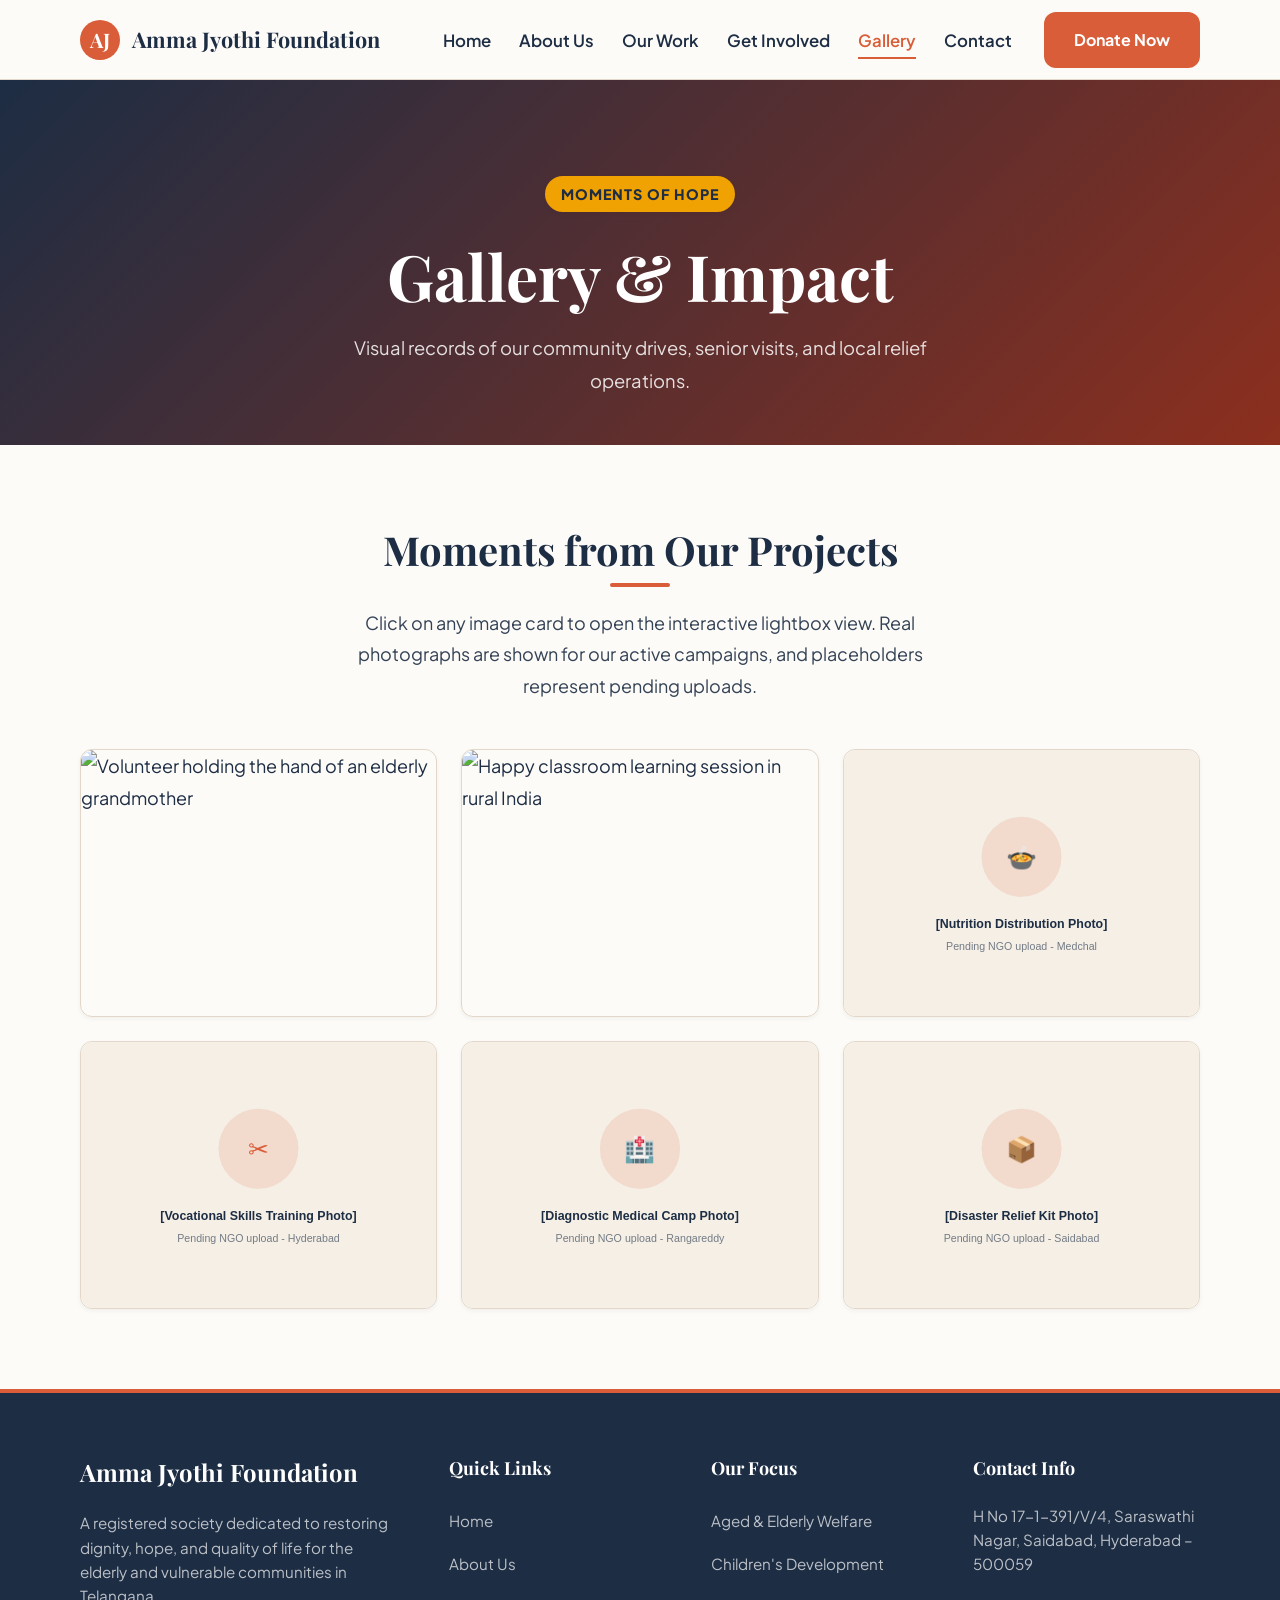
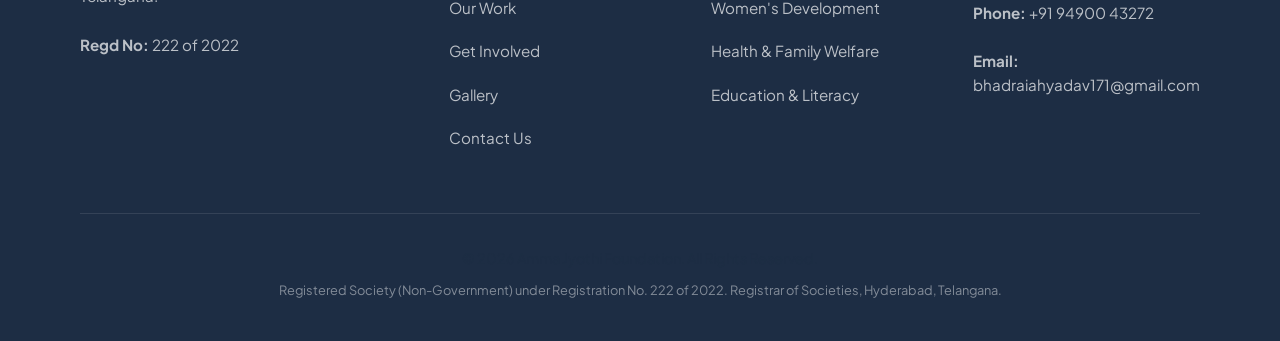
==== gallery.html @ f1a93a35 "Add files via upload" ====
<!DOCTYPE html>
<html lang="en">
<head>
  <meta charset="UTF-8">
  <meta name="viewport" content="width=device-width, initial-scale=1.0">
  <title>Gallery & Impact | Amma Jyothi Foundation</title>
  <meta name="description" content="View photos and stories from the field of Amma Jyothi Foundation's activities in elder care, children's education, and community support in Hyderabad.">
  
  <!-- Open Graph Meta Tags -->
  <meta property="og:title" content="Gallery & Impact | Amma Jyothi Foundation">
  <meta property="og:description" content="Witness the impact of Amma Jyothi Foundation's outreach in Hyderabad and neighboring districts through our media gallery.">
  <meta property="og:image" content="assets/elderly_care_hero.png">
  <meta property="og:url" content="gallery.html">
  <meta property="og:type" content="website">

  <!-- Favicon -->
  <link rel="icon" type="image/x-icon" href="favicon.ico">

  <!-- Core CSS -->
  <link rel="stylesheet" href="styles.css">
</head>
<body>

  <!-- HEADER -->
  <header class="header-site">
    <div class="container header-container">
      <a href="index.html" class="logo-link">
        <div class="logo-icon">AJ</div>
        <span>Amma Jyothi Foundation</span>
      </a>
      <button class="menu-toggle" aria-expanded="false" aria-label="Toggle Navigation Menu">
        <span class="hamburger-line"></span>
        <span class="hamburger-line"></span>
        <span class="hamburger-line"></span>
      </button>
      <nav class="nav-site">
        <ul class="nav-list">
          <li><a href="index.html" class="nav-link">Home</a></li>
          <li><a href="about.html" class="nav-link">About Us</a></li>
          <li><a href="programs.html" class="nav-link">Our Work</a></li>
          <li><a href="get-involved.html" class="nav-link">Get Involved</a></li>
          <li><a href="gallery.html" class="nav-link">Gallery</a></li>
          <li><a href="contact.html" class="nav-link">Contact</a></li>
        </ul>
        <a href="#" class="btn btn-primary" data-modal-target="#donate-modal">Donate Now</a>
      </nav>
    </div>
  </header>

  <!-- INNER PAGE HERO -->
  <section class="section" style="background: linear-gradient(135deg, var(--dark-neutral) 0%, var(--accent) 100%); color: var(--white); padding: 6rem 0 3rem 0; margin-top: var(--header-height); text-align: center;">
    <div class="container">
      <span class="hero-tag" style="background-color: var(--secondary); color: var(--dark-neutral);">Moments of Hope</span>
      <h1 style="color: var(--white); margin-bottom: 1rem;">Gallery & Impact</h1>
      <p style="color: rgba(255, 255, 255, 0.85); font-size: 1.15rem; max-width: 600px; margin: 0 auto;">Visual records of our community drives, senior visits, and local relief operations.</p>
    </div>
  </section>

  <!-- GALLERY MEDIA GRID -->
  <section class="section">
    <div class="container">
      
      <div class="text-center mb-5">
        <h2>Moments from Our Projects</h2>
        <p style="max-width: 600px; margin: 0 auto;">Click on any image card to open the interactive lightbox view. Real photographs are shown for our active campaigns, and placeholders represent pending uploads.</p>
      </div>

      <div class="gallery-grid">
        
        <!-- Item 1: Elder Care Hero -->
        <div class="gallery-item" aria-label="View Elder Care Outreach Photo">
          <img src="assets/elderly_care_hero.png" alt="Volunteer holding the hand of an elderly grandmother" class="gallery-img" loading="lazy">
          <div class="gallery-overlay">
            <span class="gallery-category">Aged & Elderly Welfare</span>
            <h3 class="gallery-title">Elder Care Outreach</h3>
          </div>
        </div>

        <!-- Item 2: Community Welfare -->
        <div class="gallery-item" aria-label="View Rural Educational Support Photo">
          <img src="assets/community_welfare.png" alt="Happy classroom learning session in rural India" class="gallery-img" loading="lazy">
          <div class="gallery-overlay">
            <span class="gallery-category">Children & Education</span>
            <h3 class="gallery-title">Rural Educational Support</h3>
          </div>
        </div>

        <!-- Item 3: Nutrition distribution placeholder -->
        <div class="gallery-item" aria-label="View Nutrition Distribution Program Placeholder">
          <img src="data:image/svg+xml;utf8,<svg xmlns='http://www.w3.org/2000/svg' viewBox='0 0 400 300' width='100%25' height='100%25'><rect width='400' height='300' fill='%23F5EFE6'/><circle cx='200' cy='120' r='45' fill='%23D95D39' opacity='0.15'/><text x='50%25' y='130' font-family='Georgia, serif' font-size='28' fill='%23D95D39' text-anchor='middle'>🍲</text><text x='50%25' y='200' font-family='sans-serif' font-size='14' font-weight='bold' fill='%231D2D44' text-anchor='middle'>[Nutrition Distribution Photo]</text><text x='50%25' y='225' font-family='sans-serif' font-size='12' fill='%231D2D44' opacity='0.6' text-anchor='middle'>Pending NGO upload - Medchal</text></svg>" alt="Nutrition distribution placeholder" class="gallery-img" loading="lazy">
          <div class="gallery-overlay">
            <span class="gallery-category">Rural Development</span>
            <h3 class="gallery-title">Nutrition & Meal Program</h3>
          </div>
        </div>

        <!-- Item 4: Women's vocational skills placeholder -->
        <div class="gallery-item" aria-label="View Women's Vocational Training Placeholder">
          <img src="data:image/svg+xml;utf8,<svg xmlns='http://www.w3.org/2000/svg' viewBox='0 0 400 300' width='100%25' height='100%25'><rect width='400' height='300' fill='%23F5EFE6'/><circle cx='200' cy='120' r='45' fill='%23D95D39' opacity='0.15'/><text x='50%25' y='130' font-family='Georgia, serif' font-size='28' fill='%23D95D39' text-anchor='middle'>✂</text><text x='50%25' y='200' font-family='sans-serif' font-size='14' font-weight='bold' fill='%231D2D44' text-anchor='middle'>[Vocational Skills Training Photo]</text><text x='50%25' y='225' font-family='sans-serif' font-size='12' fill='%231D2D44' opacity='0.6' text-anchor='middle'>Pending NGO upload - Hyderabad</text></svg>" alt="Women's vocational training placeholder" class="gallery-img" loading="lazy">
          <div class="gallery-overlay">
            <span class="gallery-category">Women's Development</span>
            <h3 class="gallery-title">Vocational Skill Workshops</h3>
          </div>
        </div>

        <!-- Item 5: Health clinic placeholder -->
        <div class="gallery-item" aria-label="View Health and Family Welfare Camp Placeholder">
          <img src="data:image/svg+xml;utf8,<svg xmlns='http://www.w3.org/2000/svg' viewBox='0 0 400 300' width='100%25' height='100%25'><rect width='400' height='300' fill='%23F5EFE6'/><circle cx='200' cy='120' r='45' fill='%23D95D39' opacity='0.15'/><text x='50%25' y='130' font-family='Georgia, serif' font-size='28' fill='%23D95D39' text-anchor='middle'>🏥</text><text x='50%25' y='200' font-family='sans-serif' font-size='14' font-weight='bold' fill='%231D2D44' text-anchor='middle'>[Diagnostic Medical Camp Photo]</text><text x='50%25' y='225' font-family='sans-serif' font-size='12' fill='%231D2D44' opacity='0.6' text-anchor='middle'>Pending NGO upload - Rangareddy</text></svg>" alt="Diagnostic medical camp placeholder" class="gallery-img" loading="lazy">
          <div class="gallery-overlay">
            <span class="gallery-category">Health & Family Welfare</span>
            <h3 class="gallery-title">General Medical Camps</h3>
          </div>
        </div>

        <!-- Item 6: Disaster relief distribution placeholder -->
        <div class="gallery-item" aria-label="View Emergency Disaster Relief Placeholder">
          <img src="data:image/svg+xml;utf8,<svg xmlns='http://www.w3.org/2000/svg' viewBox='0 0 400 300' width='100%25' height='100%25'><rect width='400' height='300' fill='%23F5EFE6'/><circle cx='200' cy='120' r='45' fill='%23D95D39' opacity='0.15'/><text x='50%25' y='130' font-family='Georgia, serif' font-size='28' fill='%23D95D39' text-anchor='middle'>📦</text><text x='50%25' y='200' font-family='sans-serif' font-size='14' font-weight='bold' fill='%231D2D44' text-anchor='middle'>[Disaster Relief Kit Photo]</text><text x='50%25' y='225' font-family='sans-serif' font-size='12' fill='%231D2D44' opacity='0.6' text-anchor='middle'>Pending NGO upload - Saidabad</text></svg>" alt="Emergency disaster relief placeholder" class="gallery-img" loading="lazy">
          <div class="gallery-overlay">
            <span class="gallery-category">Disaster Management</span>
            <h3 class="gallery-title">Emergency Relief Drives</h3>
          </div>
        </div>

      </div>
    </div>
  </section>

  <!-- LIGHTBOX MODAL CONTAINER -->
  <div class="lightbox" id="gallery-lightbox" role="dialog" aria-modal="true" aria-label="Image Lightbox Viewer">
    <button class="lightbox-close" aria-label="Close image viewer">&times;</button>
    <button class="lightbox-arrow lightbox-prev" aria-label="Previous Image">&lt;</button>
    <div class="lightbox-content">
      <img src="" alt="Full-screen photo presentation" class="lightbox-img">
      <div class="lightbox-caption"></div>
    </div>
    <button class="lightbox-arrow lightbox-next" aria-label="Next Image">&gt;</button>
  </div>

  <!-- FOOTER -->
  <footer class="footer-site">
    <div class="container">
      <div class="footer-grid">
        <div class="footer-column">
          <h3>Amma Jyothi Foundation</h3>
          <p class="mb-3">A registered society dedicated to restoring dignity, hope, and quality of life for the elderly and vulnerable communities in Telangana.</p>
          <p><strong>Regd No:</strong> 222 of 2022</p>
        </div>
        <div class="footer-column">
          <h4>Quick Links</h4>
          <ul class="footer-links">
            <li><a href="index.html">Home</a></li>
            <li><a href="about.html">About Us</a></li>
            <li><a href="programs.html">Our Work</a></li>
            <li><a href="get-involved.html">Get Involved</a></li>
            <li><a href="gallery.html">Gallery</a></li>
            <li><a href="contact.html">Contact Us</a></li>
          </ul>
        </div>
        <div class="footer-column">
          <h4>Our Focus</h4>
          <ul class="footer-links">
            <li><a href="programs.html#elderly">Aged & Elderly Welfare</a></li>
            <li><a href="programs.html#children">Children's Development</a></li>
            <li><a href="programs.html#women">Women's Development</a></li>
            <li><a href="programs.html#health">Health & Family Welfare</a></li>
            <li><a href="programs.html#education">Education & Literacy</a></li>
          </ul>
        </div>
        <div class="footer-column">
          <h4>Contact Info</h4>
          <p>H No 17-1-391/V/4, Saraswathi Nagar, Saidabad, Hyderabad – 500059</p>
          <p style="margin-top: 0.75rem;"><strong>Phone:</strong> +91 94900 43272</p>
          <p><strong>Email:</strong> bhadraiahyadav171@gmail.com</p>
        </div>
      </div>
      <div class="footer-bottom">
        <p>&copy; 2026 Amma Jyothi Foundation. All Rights Reserved.</p>
        <p class="footer-reg-info">Registered Society (Non-Government) under Registration No. 222 of 2022. Registrar of Societies, Hyderabad, Telangana.</p>
      </div>
    </div>
  </footer>

  <!-- MODALS -->
  <div class="modal-backdrop" id="donate-modal" role="dialog" aria-modal="true" aria-labelledby="donate-title">
    <div class="modal-container">
      <div class="modal-header">
        <h3 class="modal-title" id="donate-title">Support Amma Jyothi Foundation</h3>
        <button class="modal-close" aria-label="Close modal">&times;</button>
      </div>
      <div class="modal-body">
        <p class="mb-3">Thank you for choosing to support our mission. Your contributions help us provide food, shelter, healthcare, and support services to the elderly and marginalized communities.</p>
        
        <div style="background-color: var(--card-neutral); padding: 1.5rem; border-radius: var(--border-radius); border: 1px solid var(--border-color); margin-bottom: 2rem;">
          <h4 style="margin-bottom: 0.75rem; color: var(--primary);">Direct Bank Transfer Details</h4>
          <p style="margin-bottom: 0.5rem; font-size: 0.95rem;"><strong>Bank Name:</strong> State Bank of India (Placeholder - Confirm details)</p>
          <p style="margin-bottom: 0.5rem; font-size: 0.95rem;"><strong>Account Name:</strong> Amma Jyothi Foundation</p>
          <p style="margin-bottom: 0.5rem; font-size: 0.95rem;"><strong>Account Number:</strong> 000000000000 (Placeholder)</p>
          <p style="margin-bottom: 0.5rem; font-size: 0.95rem;"><strong>IFSC Code:</strong> SBIN0000000 (Placeholder)</p>
          <p style="margin-bottom: 0; font-size: 0.95rem;"><strong>Branch:</strong> Saidabad, Hyderabad</p>
        </div>

        <p style="font-size: 0.9rem; color: rgba(29, 45, 68, 0.7); text-align: center;">Note: Donations to the foundation are eligible for tax benefits under Section 80G (confirm status with the NGO).</p>
      </div>
    </div>
  </div>

  <div class="modal-backdrop" id="volunteer-modal" role="dialog" aria-modal="true" aria-labelledby="volunteer-title">
    <div class="modal-container">
      <div class="modal-header">
        <h3 class="modal-title" id="volunteer-title">Join Us as a Volunteer</h3>
        <button class="modal-close" aria-label="Close modal">&times;</button>
      </div>
      <div class="modal-body">
        <p class="mb-3">Lend your time and skills to make a difference. Sign up below and our team will get in touch with you.</p>
        
        <form id="volunteer-form" novalidate>
          <div class="form-group">
            <label for="vol-name" class="form-label">Full Name *</label>
            <input type="text" id="vol-name" class="form-control" placeholder="Enter your full name" required>
            <div class="invalid-feedback">This field is required.</div>
          </div>
          
          <div class="form-group">
            <label for="vol-email" class="form-label">Email Address *</label>
            <input type="email" id="vol-email" class="form-control" placeholder="Enter your email address" required>
            <div class="invalid-feedback">Please enter a valid email address.</div>
          </div>
          
          <div class="form-group">
            <label for="vol-phone" class="form-label">Mobile Number *</label>
            <input type="tel" id="vol-phone" class="form-control" placeholder="Enter your 10-digit mobile number" required>
            <div class="invalid-feedback">Please enter a valid 10-digit mobile number.</div>
          </div>

          <div class="form-group">
            <label for="vol-message" class="form-label">How would you like to help? (Optional)</label>
            <textarea id="vol-message" class="form-control" placeholder="Tell us about your skills, interests, or availability"></textarea>
          </div>
          
          <button type="submit" class="btn btn-primary" style="width: 100%; margin-top: 1rem;">Submit Application</button>
        </form>
      </div>
    </div>
  </div>

  <!-- Core JavaScript -->
  <script src="app.js"></script>
</body>
</html>
---- styles.css ----
/* ==========================================================================
   DESIGN SYSTEM & VARIABLES - Amma Jyothi Foundation
   ========================================================================== */

@import url('https://fonts.googleapis.com/css2?family=Playfair+Display:ital,wght@0,400..900;1,400..900&family=Plus+Jakarta+Sans:ital,wght@0,200..800;1,200..800&display=swap');

:root {
  /* Warm Color Palette */
  --primary: #D95D39;          /* Terracotta Warm Orange */
  --primary-rgb: 217, 93, 57;
  --secondary: #F0A202;        /* Soft Gold/Marigold */
  --secondary-rgb: 240, 162, 2;
  --accent: #8C2F1E;           /* Grounding Maroon */
  --accent-rgb: 140, 47, 30;
  --dark-neutral: #1D2D44;     /* Grounding Navy/Charcoal */
  --dark-neutral-rgb: 29, 45, 68;
  --light-neutral: #FDFBF7;    /* Warm Ivory/Cream Background */
  --card-neutral: #F5EFE6;     /* Soft Sand/Beige for Containers */
  --card-neutral-rgb: 245, 239, 230;
  --white: #FFFFFF;
  --border-color: #E2D7C8;

  /* Typography */
  --font-headings: 'Playfair Display', Georgia, serif;
  --font-body: 'Plus Jakarta Sans', system-ui, -apple-system, sans-serif;
  
  /* Layout & Spacing */
  --container-max-width: 1200px;
  --header-height: 80px;
  --transition-smooth: all 0.3s cubic-bezier(0.4, 0, 0.2, 1);
  --shadow-sm: 0 2px 4px rgba(29, 45, 68, 0.05);
  --shadow-md: 0 8px 16px rgba(29, 45, 68, 0.08);
  --shadow-lg: 0 16px 32px rgba(29, 45, 68, 0.12);
  --border-radius: 12px;
}

/* ==========================================================================
   BASE STYLES & ACCESSIBILITY
   ========================================================================== */

*, *::before, *::after {
  box-sizing: border-box;
  margin: 0;
  padding: 0;
}

html {
  scroll-behavior: smooth;
  font-size: 16px; /* Base */
  background-color: var(--light-neutral);
  color: var(--dark-neutral);
}

body {
  font-family: var(--font-body);
  font-size: 1.125rem; /* 18px body text for accessibility */
  line-height: 1.75;
  -webkit-font-smoothing: antialiased;
  -moz-osx-font-smoothing: grayscale;
  background-color: var(--light-neutral);
}

/* Accessible Headings */
h1, h2, h3, h4, h5, h6 {
  font-family: var(--font-headings);
  font-weight: 700;
  line-height: 1.25;
  color: var(--dark-neutral);
}

h1 {
  font-size: clamp(2.5rem, 5vw, 4rem);
  margin-bottom: 1.5rem;
}

h2 {
  font-size: clamp(1.875rem, 4vw, 2.5rem);
  margin-bottom: 1.25rem;
  position: relative;
  padding-bottom: 0.75rem;
}

h2::after {
  content: '';
  position: absolute;
  bottom: 0;
  left: 0;
  width: 60px;
  height: 4px;
  background-color: var(--primary);
  border-radius: 2px;
}

.text-center h2::after {
  left: 50%;
  transform: translateX(-50%);
}

h3 {
  font-size: clamp(1.35rem, 3vw, 1.75rem);
  margin-bottom: 1rem;
}

p {
  margin-bottom: 1.5rem;
  color: rgba(29, 45, 68, 0.9); /* Dark navy with high opacity */
}

a {
  color: var(--primary);
  text-decoration: none;
  transition: var(--transition-smooth);
}

a:hover {
  color: var(--accent);
}

img {
  max-width: 100%;
  height: auto;
  display: block;
  border-radius: var(--border-radius);
}

/* Accessibility Focus States */
a:focus-visible, 
button:focus-visible, 
input:focus-visible, 
textarea:focus-visible,
select:focus-visible {
  outline: 3px solid var(--secondary);
  outline-offset: 3px;
}

/* Reduced Motion Override */
@media (prefers-reduced-motion: reduce) {
  *, *::before, *::after {
    animation-duration: 0.01ms !important;
    animation-iteration-count: 1 !important;
    transition-duration: 0.01ms !important;
    scroll-behavior: auto !important;
  }
}

/* ==========================================================================
   LAYOUT CONTAINERS & UTILITIES
   ========================================================================== */

.container {
  width: 90%;
  max-width: var(--container-max-width);
  margin: 0 auto;
  padding: 0 1rem;
}

.section {
  padding: 5rem 0;
  position: relative;
}

.section-alt {
  background-color: var(--card-neutral);
}

.text-center {
  text-align: center;
}

.mb-3 { margin-bottom: 1.5rem; }
.mb-5 { margin-bottom: 3rem; }

/* Grid Utilities */
.grid {
  display: grid;
  gap: 2rem;
}

.grid-2 { grid-template-columns: repeat(auto-fit, minmax(300px, 1fr)); }
.grid-3 { grid-template-columns: repeat(auto-fit, minmax(320px, 1fr)); }
.grid-4 { grid-template-columns: repeat(auto-fit, minmax(240px, 1fr)); }

/* ==========================================================================
   HEADER / NAVIGATION
   ========================================================================== */

.header-site {
  background-color: rgba(253, 251, 247, 0.95);
  backdrop-filter: blur(8px);
  border-bottom: 1px solid var(--border-color);
  position: fixed;
  top: 0;
  left: 0;
  width: 100%;
  z-index: 1000;
  height: var(--header-height);
  transition: var(--transition-smooth);
}

.header-site.scrolled {
  height: 70px;
  box-shadow: var(--shadow-sm);
}

.header-container {
  display: flex;
  justify-content: space-between;
  align-items: center;
  height: 100%;
}

.logo-link {
  display: flex;
  align-items: center;
  gap: 0.75rem;
  color: var(--dark-neutral);
  font-family: var(--font-headings);
  font-weight: 700;
  font-size: 1.35rem;
}

.logo-icon {
  width: 40px;
  height: 40px;
  background-color: var(--primary);
  border-radius: 50%;
  display: flex;
  align-items: center;
  justify-content: center;
  color: var(--white);
  font-weight: bold;
  font-size: 1.25rem;
}

/* Nav Links */
.nav-site {
  display: flex;
  align-items: center;
  gap: 2rem;
}

.nav-list {
  display: flex;
  list-style: none;
  gap: 1.75rem;
  align-items: center;
}

.nav-link {
  color: var(--dark-neutral);
  font-weight: 600;
  font-size: 1.05rem;
  position: relative;
  padding: 0.5rem 0;
}

.nav-link:hover {
  color: var(--primary);
}

.nav-link::after {
  content: '';
  position: absolute;
  bottom: 0;
  left: 0;
  width: 100%;
  height: 2px;
  background-color: var(--primary);
  transform: scaleX(0);
  transition: var(--transition-smooth);
  transform-origin: bottom right;
}

.nav-link:hover::after,
.nav-link.active::after {
  transform: scaleX(1);
  transform-origin: bottom left;
}

.nav-link.active {
  color: var(--primary);
}

/* Mobile Toggle & Menu */
.menu-toggle {
  display: none;
  background: none;
  border: none;
  cursor: pointer;
  width: 44px;
  height: 44px;
  position: relative;
  z-index: 1100;
}

.hamburger-line {
  display: block;
  width: 24px;
  height: 3px;
  background-color: var(--dark-neutral);
  margin: 5px auto;
  transition: var(--transition-smooth);
}

/* ==========================================================================
   BUTTONS
   ========================================================================== */

.btn {
  display: inline-flex;
  align-items: center;
  justify-content: center;
  padding: 0.75rem 1.75rem;
  font-family: var(--font-body);
  font-weight: 700;
  font-size: 1rem;
  border-radius: var(--border-radius);
  border: 2px solid transparent;
  cursor: pointer;
  transition: var(--transition-smooth);
  min-height: 48px; /* Great tap target */
  gap: 0.5rem;
}

.btn-primary {
  background-color: var(--primary);
  color: var(--white);
}

.btn-primary:hover {
  background-color: var(--accent);
  color: var(--white);
  box-shadow: var(--shadow-md);
  transform: translateY(-2px);
}

.btn-secondary {
  background-color: transparent;
  border-color: var(--primary);
  color: var(--primary);
}

.btn-secondary:hover {
  background-color: rgba(217, 93, 57, 0.05);
  color: var(--accent);
  border-color: var(--accent);
  transform: translateY(-2px);
}

.btn-outline-white {
  background-color: transparent;
  border-color: var(--white);
  color: var(--white);
}

.btn-outline-white:hover {
  background-color: var(--white);
  color: var(--primary);
  transform: translateY(-2px);
}

.btn-link {
  padding: 0;
  background: none;
  border: none;
  color: var(--primary);
  font-weight: 700;
  text-decoration: underline;
  min-height: auto;
  cursor: pointer;
}

.btn-link:hover {
  color: var(--accent);
}

/* ==========================================================================
   HERO SECTION
   ========================================================================== */

.hero {
  background: linear-gradient(135deg, rgba(29, 45, 68, 0.95) 0%, rgba(140, 47, 30, 0.9) 100%), 
              url('assets/elderly_care_hero.png') no-repeat center center/cover;
  color: var(--white);
  padding: 8rem 0 6rem 0;
  margin-top: var(--header-height);
  position: relative;
  overflow: hidden;
}

.hero-grid {
  display: grid;
  grid-template-columns: 1.2fr 0.8fr;
  align-items: center;
  gap: 3rem;
}

.hero-content {
  z-index: 2;
}

.hero-tag {
  display: inline-block;
  background-color: var(--secondary);
  color: var(--dark-neutral);
  padding: 0.35rem 1rem;
  border-radius: 50px;
  font-size: 0.9rem;
  font-weight: 800;
  text-transform: uppercase;
  letter-spacing: 1px;
  margin-bottom: 1.5rem;
  box-shadow: var(--shadow-sm);
}

.hero-title {
  color: var(--white);
  margin-bottom: 1.5rem;
  line-height: 1.15;
}

.hero-description {
  color: rgba(255, 255, 255, 0.85);
  font-size: 1.25rem;
  margin-bottom: 2rem;
  max-width: 650px;
}

.hero-buttons {
  display: flex;
  gap: 1rem;
  flex-wrap: wrap;
}

.hero-image-wrap {
  position: relative;
  z-index: 2;
  border: 8px solid rgba(255, 255, 255, 0.1);
  border-radius: var(--border-radius);
  box-shadow: var(--shadow-lg);
  overflow: hidden;
  display: none; /* Hide secondary column on mobile, show on desktop */
}

.hero-image-wrap img {
  border-radius: 0;
  transition: transform 6s ease;
}

.hero:hover .hero-image-wrap img {
  transform: scale(1.05);
}

/* ==========================================================================
   TRUST STRIP & METRICS
   ========================================================================== */

.trust-strip {
  background-color: var(--white);
  padding: 2rem 0;
  border-bottom: 1px solid var(--border-color);
  box-shadow: var(--shadow-sm);
}

.trust-flex {
  display: flex;
  justify-content: space-around;
  align-items: center;
  flex-wrap: wrap;
  gap: 2rem;
}

.trust-item {
  display: flex;
  align-items: center;
  gap: 1rem;
  text-align: left;
}

.trust-icon {
  width: 50px;
  height: 50px;
  background-color: rgba(240, 162, 2, 0.1);
  border-radius: 50%;
  display: flex;
  align-items: center;
  justify-content: center;
  color: var(--secondary);
  font-size: 1.5rem;
  flex-shrink: 0;
}

.trust-label {
  font-size: 0.85rem;
  text-transform: uppercase;
  letter-spacing: 1px;
  color: rgba(29, 45, 68, 0.6);
  font-weight: 700;
  margin-bottom: 0.15rem;
}

.trust-value {
  font-size: 1.15rem;
  font-weight: 700;
  color: var(--dark-neutral);
}

/* Statistics Strip */
.stats-section {
  background-color: var(--primary);
  color: var(--white);
  padding: 4rem 0;
}

.stats-grid {
  display: grid;
  grid-template-columns: repeat(3, 1fr);
  gap: 2rem;
  text-align: center;
}

.stat-card {
  padding: 1.5rem;
}

.stat-number {
  font-family: var(--font-headings);
  font-size: clamp(2.5rem, 5vw, 4.5rem);
  font-weight: 900;
  line-height: 1;
  margin-bottom: 0.5rem;
  color: var(--secondary);
}

.stat-label {
  font-size: 1.15rem;
  font-weight: 600;
  color: rgba(255, 255, 255, 0.9);
}

/* ==========================================================================
   CARDS & HOVER EFFECTS
   ========================================================================== */

.card {
  background-color: var(--white);
  border-radius: var(--border-radius);
  border: 1px solid var(--border-color);
  padding: 2.25rem;
  box-shadow: var(--shadow-sm);
  transition: var(--transition-smooth);
  display: flex;
  flex-direction: column;
  height: 100%;
}

.card:hover {
  transform: translateY(-6px);
  box-shadow: 0 12px 24px rgba(217, 93, 57, 0.12);
  border-color: var(--primary);
}

.card-icon {
  width: 60px;
  height: 60px;
  border-radius: var(--border-radius);
  background-color: rgba(217, 93, 57, 0.1);
  color: var(--primary);
  display: flex;
  align-items: center;
  justify-content: center;
  font-size: 1.75rem;
  margin-bottom: 1.5rem;
  transition: var(--transition-smooth);
}

.card:hover .card-icon {
  background-color: var(--primary);
  color: var(--white);
}

.card-title {
  margin-bottom: 0.75rem;
  color: var(--dark-neutral);
}

.card-text {
  flex-grow: 1;
  color: rgba(29, 45, 68, 0.85);
  font-size: 1rem;
  margin-bottom: 1.5rem;
}

/* Card custom list layout tags instead of bullet lines */
.card-tags {
  display: flex;
  flex-wrap: wrap;
  gap: 0.5rem;
  margin-bottom: 1.25rem;
}

.card-tag {
  background-color: rgba(217, 93, 57, 0.08);
  color: var(--primary);
  padding: 0.3rem 0.75rem;
  border-radius: 50px;
  font-size: 0.85rem;
  font-weight: 700;
  display: inline-flex;
  align-items: center;
  gap: 0.35rem;
}

.card-pending-caption {
  font-size: 0.85rem;
  color: rgba(29, 45, 68, 0.55);
  font-style: italic;
  margin-top: 0.25rem;
  display: block;
}

/* ==========================================================================
   PROGRESSIVE ENHANCEMENT: CAROUSEL STYLES
   ========================================================================== */

.carousel {
  position: relative;
  width: 100%;
}

/* No-JS Fallback: layout is a standard wrapping grid */
.carousel-track {
  display: flex;
  flex-wrap: wrap;
  gap: 1.5rem;
  justify-content: center;
  list-style: none;
  width: 100%;
}

.carousel-slide {
  width: 100%;
  max-width: 350px;
}

.carousel-nav, 
.carousel-controls-bottom {
  display: none; /* Hidden by default when not initialized */
}

/* JavaScript Initialized Layout */
.carousel.carousel-initialized {
  padding: 0 1rem;
}

.carousel-initialized .carousel-track-container {
  overflow: hidden;
  width: 100%;
  position: relative;
}

.carousel-initialized .carousel-track {
  flex-wrap: nowrap;
  gap: 0;
  justify-content: flex-start;
  transition: transform 0.5s cubic-bezier(0.25, 0.46, 0.45, 0.94);
}

.carousel-initialized .carousel-slide {
  flex: 0 0 100%;
  max-width: none;
  padding: 0 0.75rem;
}

/* Controls structure */
.carousel-initialized .carousel-nav {
  display: flex;
  position: absolute;
  top: 50%;
  transform: translateY(-50%);
  background-color: rgba(253, 251, 247, 0.9);
  border: 1px solid var(--border-color);
  width: 46px;
  height: 46px;
  border-radius: 50%;
  align-items: center;
  justify-content: center;
  cursor: pointer;
  z-index: 10;
  color: var(--dark-neutral);
  font-size: 1.5rem;
  box-shadow: var(--shadow-sm);
  transition: var(--transition-smooth);
}

.carousel-initialized .carousel-nav:hover {
  background-color: var(--primary);
  color: var(--white);
  border-color: var(--primary);
  box-shadow: var(--shadow-md);
}

.carousel-initialized .carousel-nav.prev {
  left: -15px;
}

.carousel-initialized .carousel-nav.next {
  right: -15px;
}

.carousel-initialized .carousel-controls-bottom {
  display: flex;
  align-items: center;
  justify-content: center;
  gap: 1.5rem;
  margin-top: 1.75rem;
}

.carousel-dots {
  display: flex;
  gap: 0.5rem;
  list-style: none;
  align-items: center;
}

.carousel-dot {
  width: 10px;
  height: 10px;
  border-radius: 50%;
  background-color: var(--border-color);
  border: none;
  cursor: pointer;
  padding: 0;
  transition: var(--transition-smooth);
}

.carousel-dot.active {
  background-color: var(--primary);
  transform: scale(1.25);
}

.carousel-play-pause {
  background: none;
  border: 1px solid var(--border-color);
  color: var(--dark-neutral);
  width: 36px;
  height: 36px;
  border-radius: 50%;
  display: flex;
  align-items: center;
  justify-content: center;
  cursor: pointer;
  font-size: 0.8rem;
  transition: var(--transition-smooth);
}

.carousel-play-pause:hover {
  background-color: rgba(29, 45, 68, 0.05);
  border-color: var(--primary);
}

/* Carousel layouts on Desktop / Tablets */
@media (min-width: 768px) {
  .carousel-initialized .carousel-slide {
    flex: 0 0 50%; /* 2 items visible */
  }
}

@media (min-width: 992px) {
  .carousel-initialized .carousel-slide {
    flex: 0 0 33.3333%; /* 3 items visible */
  }
  .carousel-initialized.gallery-carousel .carousel-slide {
    flex: 0 0 33.3333%;
  }
  .carousel-initialized.testimonials-carousel .carousel-slide {
    flex: 0 0 50%; /* Testimonials wider */
  }
}

/* ==========================================================================
   ABOUT / LEADERSHIP SECTION & HISTORICAL CARDS
   ========================================================================== */

.about-intro {
  display: grid;
  grid-template-columns: 1.1fr 0.9fr;
  gap: 4rem;
  align-items: center;
}

.about-badge-strip {
  display: flex;
  gap: 1.5rem;
  margin-top: 2rem;
  flex-wrap: wrap;
}

.about-badge {
  background-color: var(--card-neutral);
  padding: 0.75rem 1.25rem;
  border-radius: 50px;
  font-size: 0.95rem;
  font-weight: 700;
  display: flex;
  align-items: center;
  gap: 0.5rem;
}

/* Milestones card deck instead of long text */
.milestones-deck {
  display: grid;
  grid-template-columns: repeat(auto-fit, minmax(280px, 1fr));
  gap: 2rem;
  margin-top: 3rem;
}

/* Leadership */
.team-grid {
  display: grid;
  grid-template-columns: repeat(auto-fit, minmax(280px, 1fr));
  gap: 2.5rem;
  margin-top: 3rem;
}

.team-card {
  text-align: center;
  background: var(--white);
  border-radius: var(--border-radius);
  border: 1px solid var(--border-color);
  padding: 2.5rem 1.5rem;
  box-shadow: var(--shadow-sm);
  transition: var(--transition-smooth);
}

.team-card:hover {
  transform: translateY(-4px);
  box-shadow: var(--shadow-md);
}

.team-avatar {
  width: 140px;
  height: 140px;
  border-radius: 50%;
  margin: 0 auto 1.5rem auto;
  background-color: var(--card-neutral);
  display: flex;
  align-items: center;
  justify-content: center;
  font-size: 3rem;
  color: var(--primary);
  border: 4px solid var(--border-color);
  object-fit: cover;
}

.team-name {
  font-size: 1.35rem;
  margin-bottom: 0.25rem;
}

.team-role {
  color: var(--primary);
  font-weight: 700;
  font-size: 0.95rem;
  text-transform: uppercase;
  letter-spacing: 1px;
}

/* ==========================================================================
   FORMS
   ========================================================================== */

.form-group {
  margin-bottom: 1.5rem;
  text-align: left;
}

.form-label {
  display: block;
  font-weight: 700;
  font-size: 0.95rem;
  color: var(--dark-neutral);
  margin-bottom: 0.5rem;
}

.form-control {
  width: 100%;
  padding: 0.85rem 1rem;
  font-family: var(--font-body);
  font-size: 1rem;
  background-color: var(--white);
  border: 2px solid var(--border-color);
  border-radius: 8px;
  color: var(--dark-neutral);
  transition: var(--transition-smooth);
}

.form-control:focus {
  border-color: var(--primary);
  outline: none;
}

textarea.form-control {
  resize: vertical;
  min-height: 120px;
}

.invalid-feedback {
  display: none;
  color: #D32F2F;
  font-size: 0.85rem;
  font-weight: 600;
  margin-top: 0.25rem;
}

.form-control.is-invalid {
  border-color: #D32F2F;
}

.form-control.is-invalid + .invalid-feedback {
  display: block;
}

/* Form Layouts */
.contact-form-container {
  background-color: var(--white);
  padding: 3rem;
  border-radius: var(--border-radius);
  border: 1px solid var(--border-color);
  box-shadow: var(--shadow-md);
}

.form-row {
  display: grid;
  grid-template-columns: 1fr 1fr;
  gap: 1.5rem;
}

/* ==========================================================================
   GALLERY
   ========================================================================== */

.gallery-grid {
  display: grid;
  grid-template-columns: repeat(auto-fill, minmax(300px, 1fr));
  gap: 1.5rem;
}

.gallery-item {
  position: relative;
  border-radius: var(--border-radius);
  overflow: hidden;
  cursor: pointer;
  aspect-ratio: 4 / 3;
  box-shadow: var(--shadow-sm);
  border: 1px solid var(--border-color);
}

.gallery-img {
  width: 100%;
  height: 100%;
  object-fit: cover;
  transition: transform 0.5s ease;
}

.gallery-overlay {
  position: absolute;
  top: 0;
  left: 0;
  width: 100%;
  height: 100%;
  background: linear-gradient(to top, rgba(29, 45, 68, 0.9) 0%, rgba(29, 45, 68, 0.2) 100%);
  opacity: 0;
  display: flex;
  flex-direction: column;
  justify-content: flex-end;
  padding: 1.5rem;
  color: var(--white);
  transition: var(--transition-smooth);
}

.gallery-item:hover .gallery-img {
  transform: scale(1.08);
}

.gallery-item:hover .gallery-overlay {
  opacity: 1;
}

.gallery-title {
  font-family: var(--font-headings);
  font-size: 1.2rem;
  margin-bottom: 0.25rem;
  color: var(--white);
}

.gallery-category {
  font-size: 0.8rem;
  text-transform: uppercase;
  color: var(--secondary);
  font-weight: 700;
  letter-spacing: 1px;
}

/* Lightbox Modal */
.lightbox {
  display: none;
  position: fixed;
  top: 0;
  left: 0;
  width: 100%;
  height: 100%;
  background-color: rgba(29, 45, 68, 0.98);
  z-index: 2000;
  justify-content: center;
  align-items: center;
}

.lightbox.active {
  display: flex;
}

.lightbox-content {
  max-width: 90%;
  max-height: 80%;
  position: relative;
}

.lightbox-img {
  max-width: 100%;
  max-height: 70vh;
  object-fit: contain;
  border-radius: 4px;
  border: 4px solid var(--white);
}

.lightbox-caption {
  color: var(--white);
  text-align: center;
  margin-top: 1rem;
  font-family: var(--font-headings);
  font-size: 1.25rem;
}

.lightbox-close {
  position: absolute;
  top: -45px;
  right: 0;
  background: none;
  border: none;
  color: var(--white);
  font-size: 2rem;
  cursor: pointer;
  width: 44px;
  height: 44px;
}

.lightbox-arrow {
  position: absolute;
  top: 50%;
  transform: translateY(-50%);
  background: rgba(253, 251, 247, 0.1);
  color: var(--white);
  border: none;
  width: 50px;
  height: 50px;
  border-radius: 50%;
  font-size: 1.5rem;
  cursor: pointer;
  transition: var(--transition-smooth);
}

.lightbox-arrow:hover {
  background-color: var(--primary);
}

.lightbox-prev { left: -70px; }
.lightbox-next { right: -70px; }

/* ==========================================================================
   MODALS (DONATE, VOLUNTEER, FOCUS DETAILS)
   ========================================================================== */

.modal-backdrop {
  display: none;
  position: fixed;
  top: 0;
  left: 0;
  width: 100%;
  height: 100%;
  background-color: rgba(29, 45, 68, 0.6);
  backdrop-filter: blur(4px);
  z-index: 1500;
  justify-content: center;
  align-items: center;
  padding: 1.5rem;
}

.modal-backdrop.active {
  display: flex;
}

.modal-container {
  background-color: var(--white);
  border-radius: var(--border-radius);
  max-width: 600px;
  width: 100%;
  box-shadow: var(--shadow-lg);
  position: relative;
  overflow: hidden;
  border: 1px solid var(--border-color);
  animation: modalEnter 0.3s cubic-bezier(0.4, 0, 0.2, 1);
}

@keyframes modalEnter {
  from {
    opacity: 0;
    transform: translateY(20px);
  }
  to {
    opacity: 1;
    transform: translateY(0);
  }
}

.modal-header {
  background-color: var(--card-neutral);
  padding: 1.5rem 2rem;
  border-bottom: 1px solid var(--border-color);
  display: flex;
  justify-content: space-between;
  align-items: center;
}

.modal-title {
  margin-bottom: 0;
  font-size: 1.5rem;
}

.modal-close {
  background: none;
  border: none;
  cursor: pointer;
  font-size: 1.5rem;
  color: var(--dark-neutral);
  width: 44px;
  height: 44px;
  display: flex;
  align-items: center;
  justify-content: center;
}

.modal-body {
  padding: 2rem;
  max-height: 70vh;
  overflow-y: auto;
}

/* Focus detail modal layout bullet lists */
.modal-bullet-list {
  list-style: none;
  margin: 1.5rem 0;
}

.modal-bullet-item {
  position: relative;
  padding-left: 1.75rem;
  margin-bottom: 0.75rem;
  font-size: 1.05rem;
}

.modal-bullet-item::before {
  content: '✔';
  position: absolute;
  left: 0;
  color: var(--primary);
  font-weight: bold;
}

/* ==========================================================================
   TOAST NOTIFICATION
   ========================================================================== */

.toast-container {
  position: fixed;
  bottom: 2rem;
  right: 2rem;
  z-index: 3000;
}

.toast {
  background-color: var(--dark-neutral);
  color: var(--white);
  padding: 1rem 1.5rem;
  border-radius: var(--border-radius);
  box-shadow: var(--shadow-lg);
  display: flex;
  align-items: center;
  gap: 1rem;
  margin-top: 0.5rem;
  transform: translateY(100px);
  opacity: 0;
  transition: all 0.4s cubic-bezier(0.175, 0.885, 0.32, 1.275);
  border-left: 4px solid var(--secondary);
}

.toast.show {
  transform: translateY(0);
  opacity: 1;
}

/* ==========================================================================
   CONTACT PAGE DETAILS & MAP PLACEHOLDER
   ========================================================================== */

.contact-layout {
  display: grid;
  grid-template-columns: 0.9fr 1.1fr;
  gap: 4rem;
  align-items: start;
}

.contact-info-list {
  list-style: none;
  margin-bottom: 2rem;
}

.contact-info-item {
  display: flex;
  gap: 1.25rem;
  margin-bottom: 1.5rem;
}

.contact-info-icon {
  width: 44px;
  height: 44px;
  background-color: rgba(217, 93, 57, 0.1);
  color: var(--primary);
  border-radius: 50%;
  display: flex;
  align-items: center;
  justify-content: center;
  font-size: 1.15rem;
  flex-shrink: 0;
}

.contact-info-content h4 {
  font-size: 1.05rem;
  font-weight: 700;
  margin-bottom: 0.25rem;
}

.contact-info-content p {
  margin-bottom: 0;
  font-size: 1rem;
  color: rgba(29, 45, 68, 0.85);
}

.map-placeholder {
  height: 350px;
  background-color: var(--card-neutral);
  border-radius: var(--border-radius);
  border: 1px solid var(--border-color);
  position: relative;
  overflow: hidden;
  box-shadow: var(--shadow-sm);
  display: flex;
  flex-direction: column;
  align-items: center;
  justify-content: center;
  text-align: center;
  padding: 2rem;
}

.map-placeholder-icon {
  font-size: 3rem;
  color: var(--primary);
  margin-bottom: 1rem;
}

/* ==========================================================================
   FOOTER
   ========================================================================== */

.footer-site {
  background-color: var(--dark-neutral);
  color: rgba(255, 255, 255, 0.7);
  padding: 4rem 0 2rem 0;
  border-top: 4px solid var(--primary);
}

.footer-grid {
  display: grid;
  grid-template-columns: 1.5fr 1fr 1fr 1fr;
  gap: 3rem;
  margin-bottom: 3rem;
}

.footer-column h3,
.footer-column h4 {
  color: var(--white);
  margin-bottom: 1.5rem;
}

.footer-column h3 {
  font-family: var(--font-headings);
  font-size: 1.5rem;
}

.footer-column p {
  color: rgba(255, 255, 255, 0.7);
  font-size: 0.95rem;
  line-height: 1.6;
}

.footer-links {
  list-style: none;
}

.footer-links li {
  margin-bottom: 0.75rem;
}

.footer-links a {
  color: rgba(255, 255, 255, 0.7);
  font-size: 0.95rem;
}

.footer-links a:hover {
  color: var(--secondary);
  padding-left: 4px;
}

.footer-bottom {
  border-top: 1px solid rgba(255, 255, 255, 0.1);
  padding-top: 2rem;
  text-align: center;
  font-size: 0.9rem;
}

.footer-bottom p {
  margin-bottom: 0.5rem;
}

.footer-reg-info {
  font-size: 0.8rem;
  color: rgba(255, 255, 255, 0.45);
}

/* ==========================================================================
   MEDIA QUERIES (RESPONSIVENESS)
   ========================================================================== */

@media (min-width: 992px) {
  .hero-image-wrap {
    display: block;
  }
}

@media (max-width: 991px) {
  .hero-grid {
    grid-template-columns: 1fr;
    text-align: center;
  }
  .hero-description {
    margin-left: auto;
    margin-right: auto;
  }
  .hero-buttons {
    justify-content: center;
  }
  .about-intro {
    grid-template-columns: 1fr;
    gap: 3rem;
  }
  .contact-layout {
    grid-template-columns: 1fr;
    gap: 3rem;
  }
  .footer-grid {
    grid-template-columns: 1fr 1fr;
  }
}

@media (max-width: 767px) {
  .header-site {
    height: 70px;
  }
  
  .menu-toggle {
    display: block;
  }
  
  /* Mobile Navigation Menu Slide-in */
  .nav-site {
    position: fixed;
    top: 70px;
    right: -100%;
    width: 80%;
    max-width: 320px;
    height: calc(100vh - 70px);
    background-color: var(--light-neutral);
    border-left: 1px solid var(--border-color);
    box-shadow: var(--shadow-lg);
    flex-direction: column;
    align-items: flex-start;
    padding: 3rem 2.5rem;
    gap: 2rem;
    transition: right 0.3s cubic-bezier(0.4, 0, 0.2, 1);
    z-index: 1050;
    overflow-y: auto;
  }
  
  .nav-site.active {
    right: 0;
  }
  
  .nav-list {
    flex-direction: column;
    align-items: flex-start;
    width: 100%;
    gap: 1.5rem;
  }
  
  .nav-link {
    font-size: 1.25rem;
    width: 100%;
    display: block;
    border-bottom: 1px solid rgba(29, 45, 68, 0.05);
    padding-bottom: 0.75rem;
  }
  
  .nav-site .btn {
    width: 100%;
  }

  /* Hamburger Animation when Active */
  .menu-toggle.active .hamburger-line:nth-child(1) {
    transform: translateY(8px) rotate(45deg);
  }
  .menu-toggle.active .hamburger-line:nth-child(2) {
    opacity: 0;
  }
  .menu-toggle.active .hamburger-line:nth-child(3) {
    transform: translateY(-8px) rotate(-45deg);
  }
  
  .stats-grid {
    grid-template-columns: 1fr;
    gap: 1rem;
  }
  
  .form-row {
    grid-template-columns: 1fr;
    gap: 0;
  }
  
  .footer-grid {
    grid-template-columns: 1fr;
    gap: 2rem;
  }

  .program-hero-card {
    grid-template-columns: 1fr;
  }
  
  .program-hero-image {
    min-height: 200px;
  }
  
  .program-hero-content {
    padding: 2rem 1.5rem;
  }
  
  .contact-form-container {
    padding: 2rem 1.5rem;
  }
}

@media (max-width: 480px) {
  .logo-link {
    font-size: 1.15rem;
  }
  .logo-icon {
    width: 34px;
    height: 34px;
    font-size: 1.1rem;
  }
  .btn {
    width: 100%;
  }
  .hero-buttons {
    flex-direction: column;
  }
}
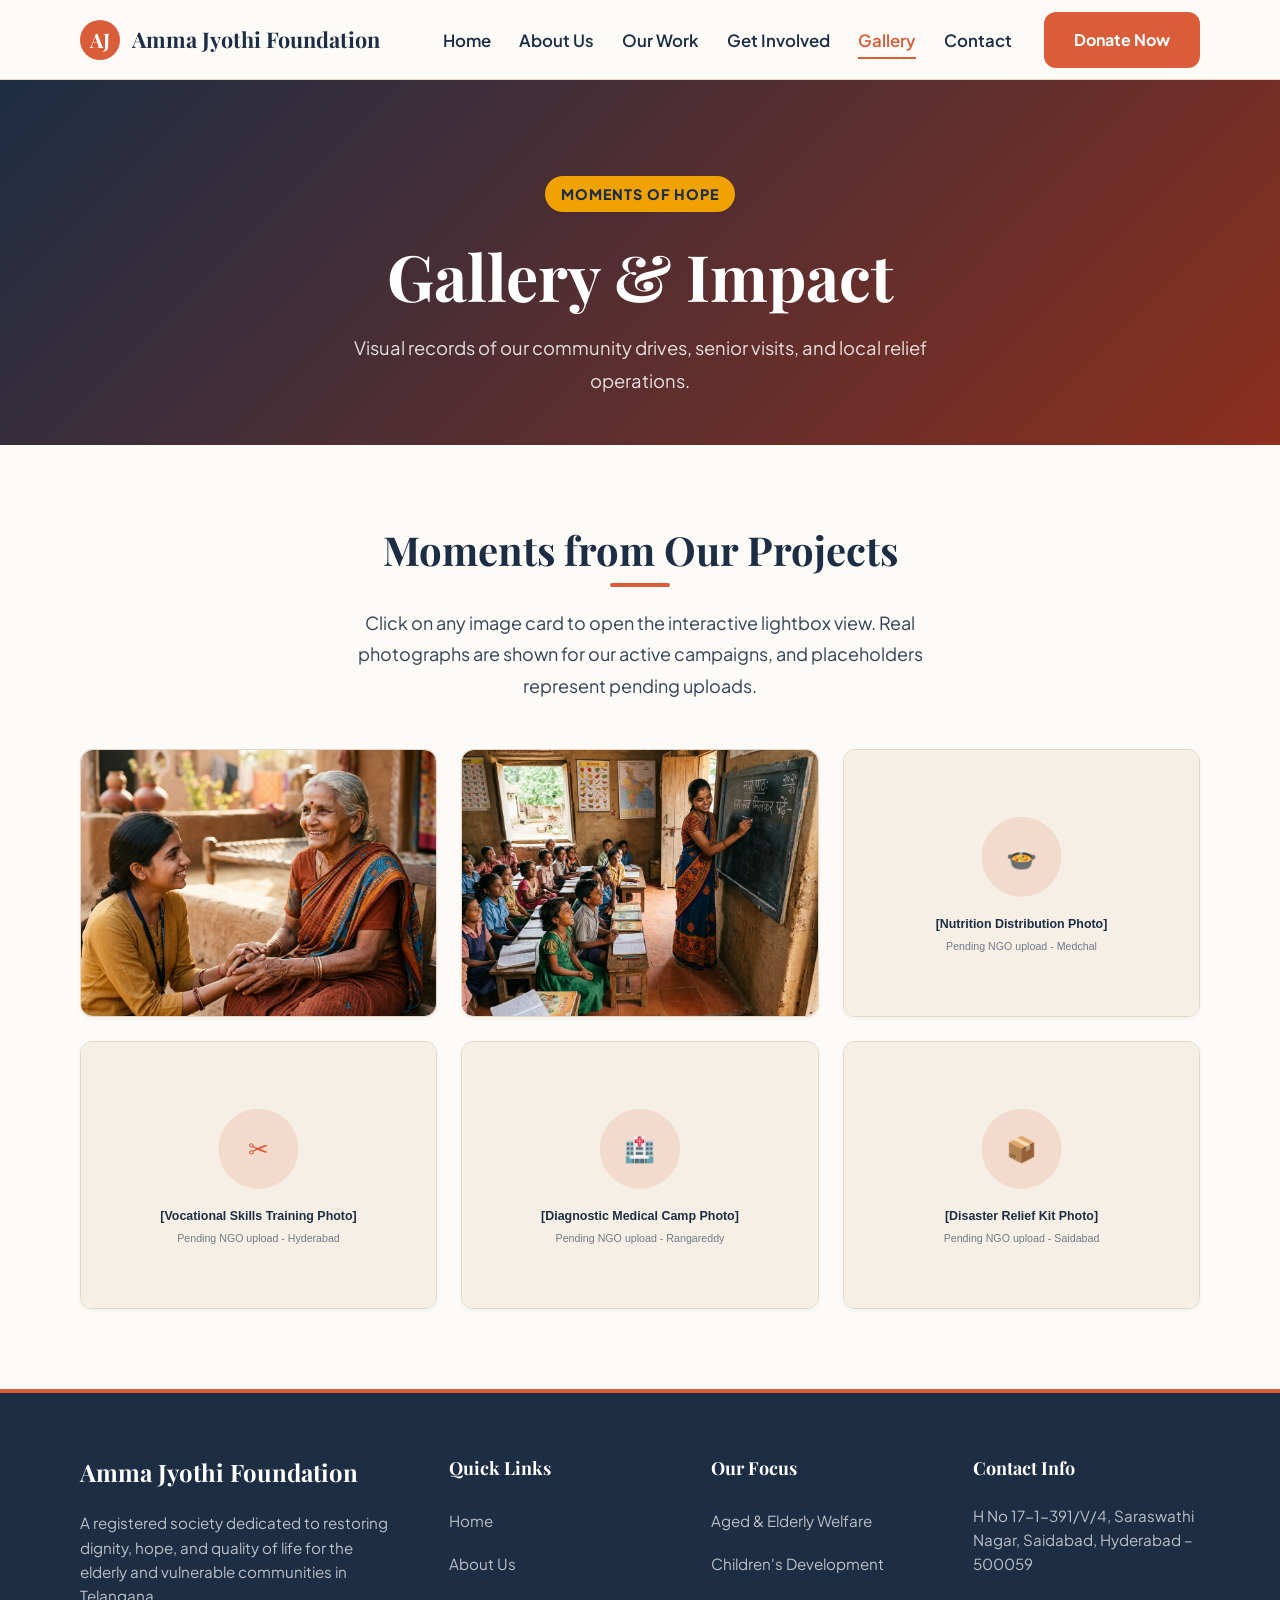
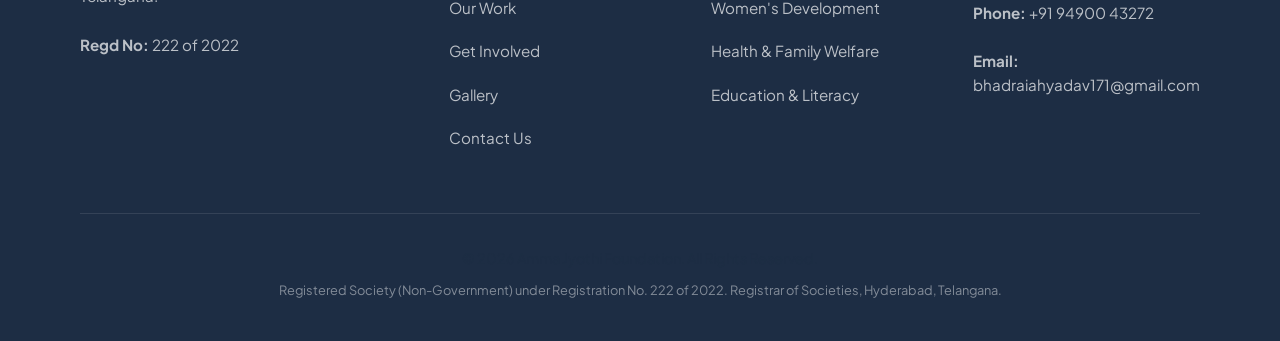
==== commit 897ad670: "fix image paths" ====
--- a/gallery.html
+++ b/gallery.html
@@ -1,249 +1,256 @@
 <!DOCTYPE html>
 <html lang="en">
+
 <head>
-  <meta charset="UTF-8">
-  <meta name="viewport" content="width=device-width, initial-scale=1.0">
-  <title>Gallery & Impact | Amma Jyothi Foundation</title>
-  <meta name="description" content="View photos and stories from the field of Amma Jyothi Foundation's activities in elder care, children's education, and community support in Hyderabad.">
-  
-  <!-- Open Graph Meta Tags -->
-  <meta property="og:title" content="Gallery & Impact | Amma Jyothi Foundation">
-  <meta property="og:description" content="Witness the impact of Amma Jyothi Foundation's outreach in Hyderabad and neighboring districts through our media gallery.">
-  <meta property="og:image" content="assets/elderly_care_hero.png">
-  <meta property="og:url" content="gallery.html">
-  <meta property="og:type" content="website">
-
-  <!-- Favicon -->
-  <link rel="icon" type="image/x-icon" href="favicon.ico">
-
-  <!-- Core CSS -->
-  <link rel="stylesheet" href="styles.css">
+    <meta charset="UTF-8">
+    <meta name="viewport" content="width=device-width, initial-scale=1.0">
+    <title>Gallery & Impact | Amma Jyothi Foundation</title>
+    <meta name="description" content="View photos and stories from the field of Amma Jyothi Foundation's activities in elder care, children's education, and community support in Hyderabad.">
+
+    <!-- Open Graph Meta Tags -->
+    <meta property="og:title" content="Gallery & Impact | Amma Jyothi Foundation">
+    <meta property="og:description" content="Witness the impact of Amma Jyothi Foundation's outreach in Hyderabad and neighboring districts through our media gallery.">
+    <meta property="og:image" content="assets/elderly_care_hero.png">
+    <meta property="og:url" content="gallery.html">
+    <meta property="og:type" content="website">
+
+    <!-- Favicon -->
+    <link rel="icon" type="image/x-icon" href="favicon.ico">
+
+    <!-- Core CSS -->
+    <link rel="stylesheet" href="styles.css">
 </head>
+
 <body>
 
-  <!-- HEADER -->
-  <header class="header-site">
-    <div class="container header-container">
-      <a href="index.html" class="logo-link">
-        <div class="logo-icon">AJ</div>
-        <span>Amma Jyothi Foundation</span>
-      </a>
-      <button class="menu-toggle" aria-expanded="false" aria-label="Toggle Navigation Menu">
+    <!-- HEADER -->
+    <header class="header-site">
+        <div class="container header-container">
+            <a href="index.html" class="logo-link">
+                <div class="logo-icon">AJ</div>
+                <span>Amma Jyothi Foundation</span>
+            </a>
+            <button class="menu-toggle" aria-expanded="false" aria-label="Toggle Navigation Menu">
         <span class="hamburger-line"></span>
         <span class="hamburger-line"></span>
         <span class="hamburger-line"></span>
       </button>
-      <nav class="nav-site">
-        <ul class="nav-list">
-          <li><a href="index.html" class="nav-link">Home</a></li>
-          <li><a href="about.html" class="nav-link">About Us</a></li>
-          <li><a href="programs.html" class="nav-link">Our Work</a></li>
-          <li><a href="get-involved.html" class="nav-link">Get Involved</a></li>
-          <li><a href="gallery.html" class="nav-link">Gallery</a></li>
-          <li><a href="contact.html" class="nav-link">Contact</a></li>
-        </ul>
-        <a href="#" class="btn btn-primary" data-modal-target="#donate-modal">Donate Now</a>
-      </nav>
+            <nav class="nav-site">
+                <ul class="nav-list">
+                    <li><a href="index.html" class="nav-link">Home</a></li>
+                    <li><a href="about.html" class="nav-link">About Us</a></li>
+                    <li><a href="programs.html" class="nav-link">Our Work</a></li>
+                    <li><a href="get-involved.html" class="nav-link">Get Involved</a></li>
+                    <li><a href="gallery.html" class="nav-link">Gallery</a></li>
+                    <li><a href="contact.html" class="nav-link">Contact</a></li>
+                </ul>
+                <a href="#" class="btn btn-primary" data-modal-target="#donate-modal">Donate Now</a>
+            </nav>
+        </div>
+    </header>
+
+    <!-- INNER PAGE HERO -->
+    <section class="section" style="background: linear-gradient(135deg, var(--dark-neutral) 0%, var(--accent) 100%); color: var(--white); padding: 6rem 0 3rem 0; margin-top: var(--header-height); text-align: center;">
+        <div class="container">
+            <span class="hero-tag" style="background-color: var(--secondary); color: var(--dark-neutral);">Moments of Hope</span>
+            <h1 style="color: var(--white); margin-bottom: 1rem;">Gallery & Impact</h1>
+            <p style="color: rgba(255, 255, 255, 0.85); font-size: 1.15rem; max-width: 600px; margin: 0 auto;">Visual records of our community drives, senior visits, and local relief operations.</p>
+        </div>
+    </section>
+
+    <!-- GALLERY MEDIA GRID -->
+    <section class="section">
+        <div class="container">
+
+            <div class="text-center mb-5">
+                <h2>Moments from Our Projects</h2>
+                <p style="max-width: 600px; margin: 0 auto;">Click on any image card to open the interactive lightbox view. Real photographs are shown for our active campaigns, and placeholders represent pending uploads.</p>
+            </div>
+
+            <div class="gallery-grid">
+
+                <!-- Item 1: Elder Care Hero -->
+                <div class="gallery-item" aria-label="View Elder Care Outreach Photo">
+                    <img src="images/elderly_care_hero.png" alt="Volunteer holding the hand of an elderly grandmother" class="gallery-img" loading="lazy">
+                    <div class="gallery-overlay">
+                        <span class="gallery-category">Aged & Elderly Welfare</span>
+                        <h3 class="gallery-title">Elder Care Outreach</h3>
+                    </div>
+                </div>
+
+                <!-- Item 2: Community Welfare -->
+                <div class="gallery-item" aria-label="View Rural Educational Support Photo">
+                    <img src="images/community_welfare.png" alt="Happy classroom learning session in rural India" class="gallery-img" loading="lazy">
+                    <div class="gallery-overlay">
+                        <span class="gallery-category">Children & Education</span>
+                        <h3 class="gallery-title">Rural Educational Support</h3>
+                    </div>
+                </div>
+
+                <!-- Item 3: Nutrition distribution placeholder -->
+                <div class="gallery-item" aria-label="View Nutrition Distribution Program Placeholder">
+                    <img src="data:image/svg+xml;utf8,<svg xmlns='http://www.w3.org/2000/svg' viewBox='0 0 400 300' width='100%25' height='100%25'><rect width='400' height='300' fill='%23F5EFE6'/><circle cx='200' cy='120' r='45' fill='%23D95D39' opacity='0.15'/><text x='50%25' y='130' font-family='Georgia, serif' font-size='28' fill='%23D95D39' text-anchor='middle'>🍲</text><text x='50%25' y='200' font-family='sans-serif' font-size='14' font-weight='bold' fill='%231D2D44' text-anchor='middle'>[Nutrition Distribution Photo]</text><text x='50%25' y='225' font-family='sans-serif' font-size='12' fill='%231D2D44' opacity='0.6' text-anchor='middle'>Pending NGO upload - Medchal</text></svg>"
+                        alt="Nutrition distribution placeholder" class="gallery-img" loading="lazy">
+                    <div class="gallery-overlay">
+                        <span class="gallery-category">Rural Development</span>
+                        <h3 class="gallery-title">Nutrition & Meal Program</h3>
+                    </div>
+                </div>
+
+                <!-- Item 4: Women's vocational skills placeholder -->
+                <div class="gallery-item" aria-label="View Women's Vocational Training Placeholder">
+                    <img src="data:image/svg+xml;utf8,<svg xmlns='http://www.w3.org/2000/svg' viewBox='0 0 400 300' width='100%25' height='100%25'><rect width='400' height='300' fill='%23F5EFE6'/><circle cx='200' cy='120' r='45' fill='%23D95D39' opacity='0.15'/><text x='50%25' y='130' font-family='Georgia, serif' font-size='28' fill='%23D95D39' text-anchor='middle'>✂</text><text x='50%25' y='200' font-family='sans-serif' font-size='14' font-weight='bold' fill='%231D2D44' text-anchor='middle'>[Vocational Skills Training Photo]</text><text x='50%25' y='225' font-family='sans-serif' font-size='12' fill='%231D2D44' opacity='0.6' text-anchor='middle'>Pending NGO upload - Hyderabad</text></svg>"
+                        alt="Women's vocational training placeholder" class="gallery-img" loading="lazy">
+                    <div class="gallery-overlay">
+                        <span class="gallery-category">Women's Development</span>
+                        <h3 class="gallery-title">Vocational Skill Workshops</h3>
+                    </div>
+                </div>
+
+                <!-- Item 5: Health clinic placeholder -->
+                <div class="gallery-item" aria-label="View Health and Family Welfare Camp Placeholder">
+                    <img src="data:image/svg+xml;utf8,<svg xmlns='http://www.w3.org/2000/svg' viewBox='0 0 400 300' width='100%25' height='100%25'><rect width='400' height='300' fill='%23F5EFE6'/><circle cx='200' cy='120' r='45' fill='%23D95D39' opacity='0.15'/><text x='50%25' y='130' font-family='Georgia, serif' font-size='28' fill='%23D95D39' text-anchor='middle'>🏥</text><text x='50%25' y='200' font-family='sans-serif' font-size='14' font-weight='bold' fill='%231D2D44' text-anchor='middle'>[Diagnostic Medical Camp Photo]</text><text x='50%25' y='225' font-family='sans-serif' font-size='12' fill='%231D2D44' opacity='0.6' text-anchor='middle'>Pending NGO upload - Rangareddy</text></svg>"
+                        alt="Diagnostic medical camp placeholder" class="gallery-img" loading="lazy">
+                    <div class="gallery-overlay">
+                        <span class="gallery-category">Health & Family Welfare</span>
+                        <h3 class="gallery-title">General Medical Camps</h3>
+                    </div>
+                </div>
+
+                <!-- Item 6: Disaster relief distribution placeholder -->
+                <div class="gallery-item" aria-label="View Emergency Disaster Relief Placeholder">
+                    <img src="data:image/svg+xml;utf8,<svg xmlns='http://www.w3.org/2000/svg' viewBox='0 0 400 300' width='100%25' height='100%25'><rect width='400' height='300' fill='%23F5EFE6'/><circle cx='200' cy='120' r='45' fill='%23D95D39' opacity='0.15'/><text x='50%25' y='130' font-family='Georgia, serif' font-size='28' fill='%23D95D39' text-anchor='middle'>📦</text><text x='50%25' y='200' font-family='sans-serif' font-size='14' font-weight='bold' fill='%231D2D44' text-anchor='middle'>[Disaster Relief Kit Photo]</text><text x='50%25' y='225' font-family='sans-serif' font-size='12' fill='%231D2D44' opacity='0.6' text-anchor='middle'>Pending NGO upload - Saidabad</text></svg>"
+                        alt="Emergency disaster relief placeholder" class="gallery-img" loading="lazy">
+                    <div class="gallery-overlay">
+                        <span class="gallery-category">Disaster Management</span>
+                        <h3 class="gallery-title">Emergency Relief Drives</h3>
+                    </div>
+                </div>
+
+            </div>
+        </div>
+    </section>
+
+    <!-- LIGHTBOX MODAL CONTAINER -->
+    <div class="lightbox" id="gallery-lightbox" role="dialog" aria-modal="true" aria-label="Image Lightbox Viewer">
+        <button class="lightbox-close" aria-label="Close image viewer">&times;</button>
+        <button class="lightbox-arrow lightbox-prev" aria-label="Previous Image">&lt;</button>
+        <div class="lightbox-content">
+            <img src="" alt="Full-screen photo presentation" class="lightbox-img">
+            <div class="lightbox-caption"></div>
+        </div>
+        <button class="lightbox-arrow lightbox-next" aria-label="Next Image">&gt;</button>
     </div>
-  </header>
-
-  <!-- INNER PAGE HERO -->
-  <section class="section" style="background: linear-gradient(135deg, var(--dark-neutral) 0%, var(--accent) 100%); color: var(--white); padding: 6rem 0 3rem 0; margin-top: var(--header-height); text-align: center;">
-    <div class="container">
-      <span class="hero-tag" style="background-color: var(--secondary); color: var(--dark-neutral);">Moments of Hope</span>
-      <h1 style="color: var(--white); margin-bottom: 1rem;">Gallery & Impact</h1>
-      <p style="color: rgba(255, 255, 255, 0.85); font-size: 1.15rem; max-width: 600px; margin: 0 auto;">Visual records of our community drives, senior visits, and local relief operations.</p>
+
+    <!-- FOOTER -->
+    <footer class="footer-site">
+        <div class="container">
+            <div class="footer-grid">
+                <div class="footer-column">
+                    <h3>Amma Jyothi Foundation</h3>
+                    <p class="mb-3">A registered society dedicated to restoring dignity, hope, and quality of life for the elderly and vulnerable communities in Telangana.</p>
+                    <p><strong>Regd No:</strong> 222 of 2022</p>
+                </div>
+                <div class="footer-column">
+                    <h4>Quick Links</h4>
+                    <ul class="footer-links">
+                        <li><a href="index.html">Home</a></li>
+                        <li><a href="about.html">About Us</a></li>
+                        <li><a href="programs.html">Our Work</a></li>
+                        <li><a href="get-involved.html">Get Involved</a></li>
+                        <li><a href="gallery.html">Gallery</a></li>
+                        <li><a href="contact.html">Contact Us</a></li>
+                    </ul>
+                </div>
+                <div class="footer-column">
+                    <h4>Our Focus</h4>
+                    <ul class="footer-links">
+                        <li><a href="programs.html#elderly">Aged & Elderly Welfare</a></li>
+                        <li><a href="programs.html#children">Children's Development</a></li>
+                        <li><a href="programs.html#women">Women's Development</a></li>
+                        <li><a href="programs.html#health">Health & Family Welfare</a></li>
+                        <li><a href="programs.html#education">Education & Literacy</a></li>
+                    </ul>
+                </div>
+                <div class="footer-column">
+                    <h4>Contact Info</h4>
+                    <p>H No 17-1-391/V/4, Saraswathi Nagar, Saidabad, Hyderabad – 500059</p>
+                    <p style="margin-top: 0.75rem;"><strong>Phone:</strong> +91 94900 43272</p>
+                    <p><strong>Email:</strong> bhadraiahyadav171@gmail.com</p>
+                </div>
+            </div>
+            <div class="footer-bottom">
+                <p>&copy; 2026 Amma Jyothi Foundation. All Rights Reserved.</p>
+                <p class="footer-reg-info">Registered Society (Non-Government) under Registration No. 222 of 2022. Registrar of Societies, Hyderabad, Telangana.</p>
+            </div>
+        </div>
+    </footer>
+
+    <!-- MODALS -->
+    <div class="modal-backdrop" id="donate-modal" role="dialog" aria-modal="true" aria-labelledby="donate-title">
+        <div class="modal-container">
+            <div class="modal-header">
+                <h3 class="modal-title" id="donate-title">Support Amma Jyothi Foundation</h3>
+                <button class="modal-close" aria-label="Close modal">&times;</button>
+            </div>
+            <div class="modal-body">
+                <p class="mb-3">Thank you for choosing to support our mission. Your contributions help us provide food, shelter, healthcare, and support services to the elderly and marginalized communities.</p>
+
+                <div style="background-color: var(--card-neutral); padding: 1.5rem; border-radius: var(--border-radius); border: 1px solid var(--border-color); margin-bottom: 2rem;">
+                    <h4 style="margin-bottom: 0.75rem; color: var(--primary);">Direct Bank Transfer Details</h4>
+                    <p style="margin-bottom: 0.5rem; font-size: 0.95rem;"><strong>Bank Name:</strong> State Bank of India (Placeholder - Confirm details)</p>
+                    <p style="margin-bottom: 0.5rem; font-size: 0.95rem;"><strong>Account Name:</strong> Amma Jyothi Foundation</p>
+                    <p style="margin-bottom: 0.5rem; font-size: 0.95rem;"><strong>Account Number:</strong> 000000000000 (Placeholder)</p>
+                    <p style="margin-bottom: 0.5rem; font-size: 0.95rem;"><strong>IFSC Code:</strong> SBIN0000000 (Placeholder)</p>
+                    <p style="margin-bottom: 0; font-size: 0.95rem;"><strong>Branch:</strong> Saidabad, Hyderabad</p>
+                </div>
+
+                <p style="font-size: 0.9rem; color: rgba(29, 45, 68, 0.7); text-align: center;">Note: Donations to the foundation are eligible for tax benefits under Section 80G (confirm status with the NGO).</p>
+            </div>
+        </div>
     </div>
-  </section>
-
-  <!-- GALLERY MEDIA GRID -->
-  <section class="section">
-    <div class="container">
-      
-      <div class="text-center mb-5">
-        <h2>Moments from Our Projects</h2>
-        <p style="max-width: 600px; margin: 0 auto;">Click on any image card to open the interactive lightbox view. Real photographs are shown for our active campaigns, and placeholders represent pending uploads.</p>
-      </div>
-
-      <div class="gallery-grid">
-        
-        <!-- Item 1: Elder Care Hero -->
-        <div class="gallery-item" aria-label="View Elder Care Outreach Photo">
-          <img src="assets/elderly_care_hero.png" alt="Volunteer holding the hand of an elderly grandmother" class="gallery-img" loading="lazy">
-          <div class="gallery-overlay">
-            <span class="gallery-category">Aged & Elderly Welfare</span>
-            <h3 class="gallery-title">Elder Care Outreach</h3>
-          </div>
-        </div>
-
-        <!-- Item 2: Community Welfare -->
-        <div class="gallery-item" aria-label="View Rural Educational Support Photo">
-          <img src="assets/community_welfare.png" alt="Happy classroom learning session in rural India" class="gallery-img" loading="lazy">
-          <div class="gallery-overlay">
-            <span class="gallery-category">Children & Education</span>
-            <h3 class="gallery-title">Rural Educational Support</h3>
-          </div>
-        </div>
-
-        <!-- Item 3: Nutrition distribution placeholder -->
-        <div class="gallery-item" aria-label="View Nutrition Distribution Program Placeholder">
-          <img src="data:image/svg+xml;utf8,<svg xmlns='http://www.w3.org/2000/svg' viewBox='0 0 400 300' width='100%25' height='100%25'><rect width='400' height='300' fill='%23F5EFE6'/><circle cx='200' cy='120' r='45' fill='%23D95D39' opacity='0.15'/><text x='50%25' y='130' font-family='Georgia, serif' font-size='28' fill='%23D95D39' text-anchor='middle'>🍲</text><text x='50%25' y='200' font-family='sans-serif' font-size='14' font-weight='bold' fill='%231D2D44' text-anchor='middle'>[Nutrition Distribution Photo]</text><text x='50%25' y='225' font-family='sans-serif' font-size='12' fill='%231D2D44' opacity='0.6' text-anchor='middle'>Pending NGO upload - Medchal</text></svg>" alt="Nutrition distribution placeholder" class="gallery-img" loading="lazy">
-          <div class="gallery-overlay">
-            <span class="gallery-category">Rural Development</span>
-            <h3 class="gallery-title">Nutrition & Meal Program</h3>
-          </div>
-        </div>
-
-        <!-- Item 4: Women's vocational skills placeholder -->
-        <div class="gallery-item" aria-label="View Women's Vocational Training Placeholder">
-          <img src="data:image/svg+xml;utf8,<svg xmlns='http://www.w3.org/2000/svg' viewBox='0 0 400 300' width='100%25' height='100%25'><rect width='400' height='300' fill='%23F5EFE6'/><circle cx='200' cy='120' r='45' fill='%23D95D39' opacity='0.15'/><text x='50%25' y='130' font-family='Georgia, serif' font-size='28' fill='%23D95D39' text-anchor='middle'>✂</text><text x='50%25' y='200' font-family='sans-serif' font-size='14' font-weight='bold' fill='%231D2D44' text-anchor='middle'>[Vocational Skills Training Photo]</text><text x='50%25' y='225' font-family='sans-serif' font-size='12' fill='%231D2D44' opacity='0.6' text-anchor='middle'>Pending NGO upload - Hyderabad</text></svg>" alt="Women's vocational training placeholder" class="gallery-img" loading="lazy">
-          <div class="gallery-overlay">
-            <span class="gallery-category">Women's Development</span>
-            <h3 class="gallery-title">Vocational Skill Workshops</h3>
-          </div>
-        </div>
-
-        <!-- Item 5: Health clinic placeholder -->
-        <div class="gallery-item" aria-label="View Health and Family Welfare Camp Placeholder">
-          <img src="data:image/svg+xml;utf8,<svg xmlns='http://www.w3.org/2000/svg' viewBox='0 0 400 300' width='100%25' height='100%25'><rect width='400' height='300' fill='%23F5EFE6'/><circle cx='200' cy='120' r='45' fill='%23D95D39' opacity='0.15'/><text x='50%25' y='130' font-family='Georgia, serif' font-size='28' fill='%23D95D39' text-anchor='middle'>🏥</text><text x='50%25' y='200' font-family='sans-serif' font-size='14' font-weight='bold' fill='%231D2D44' text-anchor='middle'>[Diagnostic Medical Camp Photo]</text><text x='50%25' y='225' font-family='sans-serif' font-size='12' fill='%231D2D44' opacity='0.6' text-anchor='middle'>Pending NGO upload - Rangareddy</text></svg>" alt="Diagnostic medical camp placeholder" class="gallery-img" loading="lazy">
-          <div class="gallery-overlay">
-            <span class="gallery-category">Health & Family Welfare</span>
-            <h3 class="gallery-title">General Medical Camps</h3>
-          </div>
-        </div>
-
-        <!-- Item 6: Disaster relief distribution placeholder -->
-        <div class="gallery-item" aria-label="View Emergency Disaster Relief Placeholder">
-          <img src="data:image/svg+xml;utf8,<svg xmlns='http://www.w3.org/2000/svg' viewBox='0 0 400 300' width='100%25' height='100%25'><rect width='400' height='300' fill='%23F5EFE6'/><circle cx='200' cy='120' r='45' fill='%23D95D39' opacity='0.15'/><text x='50%25' y='130' font-family='Georgia, serif' font-size='28' fill='%23D95D39' text-anchor='middle'>📦</text><text x='50%25' y='200' font-family='sans-serif' font-size='14' font-weight='bold' fill='%231D2D44' text-anchor='middle'>[Disaster Relief Kit Photo]</text><text x='50%25' y='225' font-family='sans-serif' font-size='12' fill='%231D2D44' opacity='0.6' text-anchor='middle'>Pending NGO upload - Saidabad</text></svg>" alt="Emergency disaster relief placeholder" class="gallery-img" loading="lazy">
-          <div class="gallery-overlay">
-            <span class="gallery-category">Disaster Management</span>
-            <h3 class="gallery-title">Emergency Relief Drives</h3>
-          </div>
-        </div>
-
-      </div>
+
+    <div class="modal-backdrop" id="volunteer-modal" role="dialog" aria-modal="true" aria-labelledby="volunteer-title">
+        <div class="modal-container">
+            <div class="modal-header">
+                <h3 class="modal-title" id="volunteer-title">Join Us as a Volunteer</h3>
+                <button class="modal-close" aria-label="Close modal">&times;</button>
+            </div>
+            <div class="modal-body">
+                <p class="mb-3">Lend your time and skills to make a difference. Sign up below and our team will get in touch with you.</p>
+
+                <form id="volunteer-form" novalidate>
+                    <div class="form-group">
+                        <label for="vol-name" class="form-label">Full Name *</label>
+                        <input type="text" id="vol-name" class="form-control" placeholder="Enter your full name" required>
+                        <div class="invalid-feedback">This field is required.</div>
+                    </div>
+
+                    <div class="form-group">
+                        <label for="vol-email" class="form-label">Email Address *</label>
+                        <input type="email" id="vol-email" class="form-control" placeholder="Enter your email address" required>
+                        <div class="invalid-feedback">Please enter a valid email address.</div>
+                    </div>
+
+                    <div class="form-group">
+                        <label for="vol-phone" class="form-label">Mobile Number *</label>
+                        <input type="tel" id="vol-phone" class="form-control" placeholder="Enter your 10-digit mobile number" required>
+                        <div class="invalid-feedback">Please enter a valid 10-digit mobile number.</div>
+                    </div>
+
+                    <div class="form-group">
+                        <label for="vol-message" class="form-label">How would you like to help? (Optional)</label>
+                        <textarea id="vol-message" class="form-control" placeholder="Tell us about your skills, interests, or availability"></textarea>
+                    </div>
+
+                    <button type="submit" class="btn btn-primary" style="width: 100%; margin-top: 1rem;">Submit Application</button>
+                </form>
+            </div>
+        </div>
     </div>
-  </section>
-
-  <!-- LIGHTBOX MODAL CONTAINER -->
-  <div class="lightbox" id="gallery-lightbox" role="dialog" aria-modal="true" aria-label="Image Lightbox Viewer">
-    <button class="lightbox-close" aria-label="Close image viewer">&times;</button>
-    <button class="lightbox-arrow lightbox-prev" aria-label="Previous Image">&lt;</button>
-    <div class="lightbox-content">
-      <img src="" alt="Full-screen photo presentation" class="lightbox-img">
-      <div class="lightbox-caption"></div>
-    </div>
-    <button class="lightbox-arrow lightbox-next" aria-label="Next Image">&gt;</button>
-  </div>
-
-  <!-- FOOTER -->
-  <footer class="footer-site">
-    <div class="container">
-      <div class="footer-grid">
-        <div class="footer-column">
-          <h3>Amma Jyothi Foundation</h3>
-          <p class="mb-3">A registered society dedicated to restoring dignity, hope, and quality of life for the elderly and vulnerable communities in Telangana.</p>
-          <p><strong>Regd No:</strong> 222 of 2022</p>
-        </div>
-        <div class="footer-column">
-          <h4>Quick Links</h4>
-          <ul class="footer-links">
-            <li><a href="index.html">Home</a></li>
-            <li><a href="about.html">About Us</a></li>
-            <li><a href="programs.html">Our Work</a></li>
-            <li><a href="get-involved.html">Get Involved</a></li>
-            <li><a href="gallery.html">Gallery</a></li>
-            <li><a href="contact.html">Contact Us</a></li>
-          </ul>
-        </div>
-        <div class="footer-column">
-          <h4>Our Focus</h4>
-          <ul class="footer-links">
-            <li><a href="programs.html#elderly">Aged & Elderly Welfare</a></li>
-            <li><a href="programs.html#children">Children's Development</a></li>
-            <li><a href="programs.html#women">Women's Development</a></li>
-            <li><a href="programs.html#health">Health & Family Welfare</a></li>
-            <li><a href="programs.html#education">Education & Literacy</a></li>
-          </ul>
-        </div>
-        <div class="footer-column">
-          <h4>Contact Info</h4>
-          <p>H No 17-1-391/V/4, Saraswathi Nagar, Saidabad, Hyderabad – 500059</p>
-          <p style="margin-top: 0.75rem;"><strong>Phone:</strong> +91 94900 43272</p>
-          <p><strong>Email:</strong> bhadraiahyadav171@gmail.com</p>
-        </div>
-      </div>
-      <div class="footer-bottom">
-        <p>&copy; 2026 Amma Jyothi Foundation. All Rights Reserved.</p>
-        <p class="footer-reg-info">Registered Society (Non-Government) under Registration No. 222 of 2022. Registrar of Societies, Hyderabad, Telangana.</p>
-      </div>
-    </div>
-  </footer>
-
-  <!-- MODALS -->
-  <div class="modal-backdrop" id="donate-modal" role="dialog" aria-modal="true" aria-labelledby="donate-title">
-    <div class="modal-container">
-      <div class="modal-header">
-        <h3 class="modal-title" id="donate-title">Support Amma Jyothi Foundation</h3>
-        <button class="modal-close" aria-label="Close modal">&times;</button>
-      </div>
-      <div class="modal-body">
-        <p class="mb-3">Thank you for choosing to support our mission. Your contributions help us provide food, shelter, healthcare, and support services to the elderly and marginalized communities.</p>
-        
-        <div style="background-color: var(--card-neutral); padding: 1.5rem; border-radius: var(--border-radius); border: 1px solid var(--border-color); margin-bottom: 2rem;">
-          <h4 style="margin-bottom: 0.75rem; color: var(--primary);">Direct Bank Transfer Details</h4>
-          <p style="margin-bottom: 0.5rem; font-size: 0.95rem;"><strong>Bank Name:</strong> State Bank of India (Placeholder - Confirm details)</p>
-          <p style="margin-bottom: 0.5rem; font-size: 0.95rem;"><strong>Account Name:</strong> Amma Jyothi Foundation</p>
-          <p style="margin-bottom: 0.5rem; font-size: 0.95rem;"><strong>Account Number:</strong> 000000000000 (Placeholder)</p>
-          <p style="margin-bottom: 0.5rem; font-size: 0.95rem;"><strong>IFSC Code:</strong> SBIN0000000 (Placeholder)</p>
-          <p style="margin-bottom: 0; font-size: 0.95rem;"><strong>Branch:</strong> Saidabad, Hyderabad</p>
-        </div>
-
-        <p style="font-size: 0.9rem; color: rgba(29, 45, 68, 0.7); text-align: center;">Note: Donations to the foundation are eligible for tax benefits under Section 80G (confirm status with the NGO).</p>
-      </div>
-    </div>
-  </div>
-
-  <div class="modal-backdrop" id="volunteer-modal" role="dialog" aria-modal="true" aria-labelledby="volunteer-title">
-    <div class="modal-container">
-      <div class="modal-header">
-        <h3 class="modal-title" id="volunteer-title">Join Us as a Volunteer</h3>
-        <button class="modal-close" aria-label="Close modal">&times;</button>
-      </div>
-      <div class="modal-body">
-        <p class="mb-3">Lend your time and skills to make a difference. Sign up below and our team will get in touch with you.</p>
-        
-        <form id="volunteer-form" novalidate>
-          <div class="form-group">
-            <label for="vol-name" class="form-label">Full Name *</label>
-            <input type="text" id="vol-name" class="form-control" placeholder="Enter your full name" required>
-            <div class="invalid-feedback">This field is required.</div>
-          </div>
-          
-          <div class="form-group">
-            <label for="vol-email" class="form-label">Email Address *</label>
-            <input type="email" id="vol-email" class="form-control" placeholder="Enter your email address" required>
-            <div class="invalid-feedback">Please enter a valid email address.</div>
-          </div>
-          
-          <div class="form-group">
-            <label for="vol-phone" class="form-label">Mobile Number *</label>
-            <input type="tel" id="vol-phone" class="form-control" placeholder="Enter your 10-digit mobile number" required>
-            <div class="invalid-feedback">Please enter a valid 10-digit mobile number.</div>
-          </div>
-
-          <div class="form-group">
-            <label for="vol-message" class="form-label">How would you like to help? (Optional)</label>
-            <textarea id="vol-message" class="form-control" placeholder="Tell us about your skills, interests, or availability"></textarea>
-          </div>
-          
-          <button type="submit" class="btn btn-primary" style="width: 100%; margin-top: 1rem;">Submit Application</button>
-        </form>
-      </div>
-    </div>
-  </div>
-
-  <!-- Core JavaScript -->
-  <script src="app.js"></script>
+
+    <!-- Core JavaScript -->
+    <script src="app.js"></script>
 </body>
-</html>
+
+</html>
--- a/styles.css
+++ b/styles.css
@@ -3,1493 +3,1567 @@
    ========================================================================== */
 
 @import url('https://fonts.googleapis.com/css2?family=Playfair+Display:ital,wght@0,400..900;1,400..900&family=Plus+Jakarta+Sans:ital,wght@0,200..800;1,200..800&display=swap');
-
 :root {
-  /* Warm Color Palette */
-  --primary: #D95D39;          /* Terracotta Warm Orange */
-  --primary-rgb: 217, 93, 57;
-  --secondary: #F0A202;        /* Soft Gold/Marigold */
-  --secondary-rgb: 240, 162, 2;
-  --accent: #8C2F1E;           /* Grounding Maroon */
-  --accent-rgb: 140, 47, 30;
-  --dark-neutral: #1D2D44;     /* Grounding Navy/Charcoal */
-  --dark-neutral-rgb: 29, 45, 68;
-  --light-neutral: #FDFBF7;    /* Warm Ivory/Cream Background */
-  --card-neutral: #F5EFE6;     /* Soft Sand/Beige for Containers */
-  --card-neutral-rgb: 245, 239, 230;
-  --white: #FFFFFF;
-  --border-color: #E2D7C8;
-
-  /* Typography */
-  --font-headings: 'Playfair Display', Georgia, serif;
-  --font-body: 'Plus Jakarta Sans', system-ui, -apple-system, sans-serif;
-  
-  /* Layout & Spacing */
-  --container-max-width: 1200px;
-  --header-height: 80px;
-  --transition-smooth: all 0.3s cubic-bezier(0.4, 0, 0.2, 1);
-  --shadow-sm: 0 2px 4px rgba(29, 45, 68, 0.05);
-  --shadow-md: 0 8px 16px rgba(29, 45, 68, 0.08);
-  --shadow-lg: 0 16px 32px rgba(29, 45, 68, 0.12);
-  --border-radius: 12px;
-}
+    /* Warm Color Palette */
+    --primary: #D95D39;
+    /* Terracotta Warm Orange */
+    --primary-rgb: 217, 93, 57;
+    --secondary: #F0A202;
+    /* Soft Gold/Marigold */
+    --secondary-rgb: 240, 162, 2;
+    --accent: #8C2F1E;
+    /* Grounding Maroon */
+    --accent-rgb: 140, 47, 30;
+    --dark-neutral: #1D2D44;
+    /* Grounding Navy/Charcoal */
+    --dark-neutral-rgb: 29, 45, 68;
+    --light-neutral: #FDFBF7;
+    /* Warm Ivory/Cream Background */
+    --card-neutral: #F5EFE6;
+    /* Soft Sand/Beige for Containers */
+    --card-neutral-rgb: 245, 239, 230;
+    --white: #FFFFFF;
+    --border-color: #E2D7C8;
+    /* Typography */
+    --font-headings: 'Playfair Display', Georgia, serif;
+    --font-body: 'Plus Jakarta Sans', system-ui, -apple-system, sans-serif;
+    /* Layout & Spacing */
+    --container-max-width: 1200px;
+    --header-height: 80px;
+    --transition-smooth: all 0.3s cubic-bezier(0.4, 0, 0.2, 1);
+    --shadow-sm: 0 2px 4px rgba(29, 45, 68, 0.05);
+    --shadow-md: 0 8px 16px rgba(29, 45, 68, 0.08);
+    --shadow-lg: 0 16px 32px rgba(29, 45, 68, 0.12);
+    --border-radius: 12px;
+}
+
 
 /* ==========================================================================
    BASE STYLES & ACCESSIBILITY
    ========================================================================== */
 
-*, *::before, *::after {
-  box-sizing: border-box;
-  margin: 0;
-  padding: 0;
+*,
+*::before,
+*::after {
+    box-sizing: border-box;
+    margin: 0;
+    padding: 0;
 }
 
 html {
-  scroll-behavior: smooth;
-  font-size: 16px; /* Base */
-  background-color: var(--light-neutral);
-  color: var(--dark-neutral);
+    scroll-behavior: smooth;
+    font-size: 16px;
+    /* Base */
+    background-color: var(--light-neutral);
+    color: var(--dark-neutral);
 }
 
 body {
-  font-family: var(--font-body);
-  font-size: 1.125rem; /* 18px body text for accessibility */
-  line-height: 1.75;
-  -webkit-font-smoothing: antialiased;
-  -moz-osx-font-smoothing: grayscale;
-  background-color: var(--light-neutral);
-}
+    font-family: var(--font-body);
+    font-size: 1.125rem;
+    /* 18px body text for accessibility */
+    line-height: 1.75;
+    -webkit-font-smoothing: antialiased;
+    -moz-osx-font-smoothing: grayscale;
+    background-color: var(--light-neutral);
+}
+
 
 /* Accessible Headings */
-h1, h2, h3, h4, h5, h6 {
-  font-family: var(--font-headings);
-  font-weight: 700;
-  line-height: 1.25;
-  color: var(--dark-neutral);
+
+h1,
+h2,
+h3,
+h4,
+h5,
+h6 {
+    font-family: var(--font-headings);
+    font-weight: 700;
+    line-height: 1.25;
+    color: var(--dark-neutral);
 }
 
 h1 {
-  font-size: clamp(2.5rem, 5vw, 4rem);
-  margin-bottom: 1.5rem;
+    font-size: clamp(2.5rem, 5vw, 4rem);
+    margin-bottom: 1.5rem;
 }
 
 h2 {
-  font-size: clamp(1.875rem, 4vw, 2.5rem);
-  margin-bottom: 1.25rem;
-  position: relative;
-  padding-bottom: 0.75rem;
+    font-size: clamp(1.875rem, 4vw, 2.5rem);
+    margin-bottom: 1.25rem;
+    position: relative;
+    padding-bottom: 0.75rem;
 }
 
 h2::after {
-  content: '';
-  position: absolute;
-  bottom: 0;
-  left: 0;
-  width: 60px;
-  height: 4px;
-  background-color: var(--primary);
-  border-radius: 2px;
+    content: '';
+    position: absolute;
+    bottom: 0;
+    left: 0;
+    width: 60px;
+    height: 4px;
+    background-color: var(--primary);
+    border-radius: 2px;
 }
 
 .text-center h2::after {
-  left: 50%;
-  transform: translateX(-50%);
+    left: 50%;
+    transform: translateX(-50%);
 }
 
 h3 {
-  font-size: clamp(1.35rem, 3vw, 1.75rem);
-  margin-bottom: 1rem;
+    font-size: clamp(1.35rem, 3vw, 1.75rem);
+    margin-bottom: 1rem;
 }
 
 p {
-  margin-bottom: 1.5rem;
-  color: rgba(29, 45, 68, 0.9); /* Dark navy with high opacity */
+    margin-bottom: 1.5rem;
+    color: rgba(29, 45, 68, 0.9);
+    /* Dark navy with high opacity */
 }
 
 a {
-  color: var(--primary);
-  text-decoration: none;
-  transition: var(--transition-smooth);
+    color: var(--primary);
+    text-decoration: none;
+    transition: var(--transition-smooth);
 }
 
 a:hover {
-  color: var(--accent);
+    color: var(--accent);
 }
 
 img {
-  max-width: 100%;
-  height: auto;
-  display: block;
-  border-radius: var(--border-radius);
-}
+    max-width: 100%;
+    height: auto;
+    display: block;
+    border-radius: var(--border-radius);
+}
+
 
 /* Accessibility Focus States */
-a:focus-visible, 
-button:focus-visible, 
-input:focus-visible, 
+
+a:focus-visible,
+button:focus-visible,
+input:focus-visible,
 textarea:focus-visible,
 select:focus-visible {
-  outline: 3px solid var(--secondary);
-  outline-offset: 3px;
-}
+    outline: 3px solid var(--secondary);
+    outline-offset: 3px;
+}
+
 
 /* Reduced Motion Override */
+
 @media (prefers-reduced-motion: reduce) {
-  *, *::before, *::after {
-    animation-duration: 0.01ms !important;
-    animation-iteration-count: 1 !important;
-    transition-duration: 0.01ms !important;
-    scroll-behavior: auto !important;
-  }
-}
+    *,
+    *::before,
+    *::after {
+        animation-duration: 0.01ms !important;
+        animation-iteration-count: 1 !important;
+        transition-duration: 0.01ms !important;
+        scroll-behavior: auto !important;
+    }
+}
+
 
 /* ==========================================================================
    LAYOUT CONTAINERS & UTILITIES
    ========================================================================== */
 
 .container {
-  width: 90%;
-  max-width: var(--container-max-width);
-  margin: 0 auto;
-  padding: 0 1rem;
+    width: 90%;
+    max-width: var(--container-max-width);
+    margin: 0 auto;
+    padding: 0 1rem;
 }
 
 .section {
-  padding: 5rem 0;
-  position: relative;
+    padding: 5rem 0;
+    position: relative;
 }
 
 .section-alt {
-  background-color: var(--card-neutral);
+    background-color: var(--card-neutral);
 }
 
 .text-center {
-  text-align: center;
-}
-
-.mb-3 { margin-bottom: 1.5rem; }
-.mb-5 { margin-bottom: 3rem; }
+    text-align: center;
+}
+
+.mb-3 {
+    margin-bottom: 1.5rem;
+}
+
+.mb-5 {
+    margin-bottom: 3rem;
+}
+
 
 /* Grid Utilities */
+
 .grid {
-  display: grid;
-  gap: 2rem;
-}
-
-.grid-2 { grid-template-columns: repeat(auto-fit, minmax(300px, 1fr)); }
-.grid-3 { grid-template-columns: repeat(auto-fit, minmax(320px, 1fr)); }
-.grid-4 { grid-template-columns: repeat(auto-fit, minmax(240px, 1fr)); }
+    display: grid;
+    gap: 2rem;
+}
+
+.grid-2 {
+    grid-template-columns: repeat(auto-fit, minmax(300px, 1fr));
+}
+
+.grid-3 {
+    grid-template-columns: repeat(auto-fit, minmax(320px, 1fr));
+}
+
+.grid-4 {
+    grid-template-columns: repeat(auto-fit, minmax(240px, 1fr));
+}
+
 
 /* ==========================================================================
    HEADER / NAVIGATION
    ========================================================================== */
 
 .header-site {
-  background-color: rgba(253, 251, 247, 0.95);
-  backdrop-filter: blur(8px);
-  border-bottom: 1px solid var(--border-color);
-  position: fixed;
-  top: 0;
-  left: 0;
-  width: 100%;
-  z-index: 1000;
-  height: var(--header-height);
-  transition: var(--transition-smooth);
+    background-color: rgba(253, 251, 247, 0.95);
+    backdrop-filter: blur(8px);
+    border-bottom: 1px solid var(--border-color);
+    position: fixed;
+    top: 0;
+    left: 0;
+    width: 100%;
+    z-index: 1000;
+    height: var(--header-height);
+    transition: var(--transition-smooth);
 }
 
 .header-site.scrolled {
-  height: 70px;
-  box-shadow: var(--shadow-sm);
+    height: 70px;
+    box-shadow: var(--shadow-sm);
 }
 
 .header-container {
-  display: flex;
-  justify-content: space-between;
-  align-items: center;
-  height: 100%;
+    display: flex;
+    justify-content: space-between;
+    align-items: center;
+    height: 100%;
 }
 
 .logo-link {
-  display: flex;
-  align-items: center;
-  gap: 0.75rem;
-  color: var(--dark-neutral);
-  font-family: var(--font-headings);
-  font-weight: 700;
-  font-size: 1.35rem;
+    display: flex;
+    align-items: center;
+    gap: 0.75rem;
+    color: var(--dark-neutral);
+    font-family: var(--font-headings);
+    font-weight: 700;
+    font-size: 1.35rem;
 }
 
 .logo-icon {
-  width: 40px;
-  height: 40px;
-  background-color: var(--primary);
-  border-radius: 50%;
-  display: flex;
-  align-items: center;
-  justify-content: center;
-  color: var(--white);
-  font-weight: bold;
-  font-size: 1.25rem;
-}
+    width: 40px;
+    height: 40px;
+    background-color: var(--primary);
+    border-radius: 50%;
+    display: flex;
+    align-items: center;
+    justify-content: center;
+    color: var(--white);
+    font-weight: bold;
+    font-size: 1.25rem;
+}
+
 
 /* Nav Links */
+
 .nav-site {
-  display: flex;
-  align-items: center;
-  gap: 2rem;
+    display: flex;
+    align-items: center;
+    gap: 2rem;
 }
 
 .nav-list {
-  display: flex;
-  list-style: none;
-  gap: 1.75rem;
-  align-items: center;
+    display: flex;
+    list-style: none;
+    gap: 1.75rem;
+    align-items: center;
 }
 
 .nav-link {
-  color: var(--dark-neutral);
-  font-weight: 600;
-  font-size: 1.05rem;
-  position: relative;
-  padding: 0.5rem 0;
+    color: var(--dark-neutral);
+    font-weight: 600;
+    font-size: 1.05rem;
+    position: relative;
+    padding: 0.5rem 0;
 }
 
 .nav-link:hover {
-  color: var(--primary);
+    color: var(--primary);
 }
 
 .nav-link::after {
-  content: '';
-  position: absolute;
-  bottom: 0;
-  left: 0;
-  width: 100%;
-  height: 2px;
-  background-color: var(--primary);
-  transform: scaleX(0);
-  transition: var(--transition-smooth);
-  transform-origin: bottom right;
+    content: '';
+    position: absolute;
+    bottom: 0;
+    left: 0;
+    width: 100%;
+    height: 2px;
+    background-color: var(--primary);
+    transform: scaleX(0);
+    transition: var(--transition-smooth);
+    transform-origin: bottom right;
 }
 
 .nav-link:hover::after,
 .nav-link.active::after {
-  transform: scaleX(1);
-  transform-origin: bottom left;
+    transform: scaleX(1);
+    transform-origin: bottom left;
 }
 
 .nav-link.active {
-  color: var(--primary);
-}
+    color: var(--primary);
+}
+
 
 /* Mobile Toggle & Menu */
+
 .menu-toggle {
-  display: none;
-  background: none;
-  border: none;
-  cursor: pointer;
-  width: 44px;
-  height: 44px;
-  position: relative;
-  z-index: 1100;
+    display: none;
+    background: none;
+    border: none;
+    cursor: pointer;
+    width: 44px;
+    height: 44px;
+    position: relative;
+    z-index: 1100;
 }
 
 .hamburger-line {
-  display: block;
-  width: 24px;
-  height: 3px;
-  background-color: var(--dark-neutral);
-  margin: 5px auto;
-  transition: var(--transition-smooth);
-}
+    display: block;
+    width: 24px;
+    height: 3px;
+    background-color: var(--dark-neutral);
+    margin: 5px auto;
+    transition: var(--transition-smooth);
+}
+
 
 /* ==========================================================================
    BUTTONS
    ========================================================================== */
 
 .btn {
-  display: inline-flex;
-  align-items: center;
-  justify-content: center;
-  padding: 0.75rem 1.75rem;
-  font-family: var(--font-body);
-  font-weight: 700;
-  font-size: 1rem;
-  border-radius: var(--border-radius);
-  border: 2px solid transparent;
-  cursor: pointer;
-  transition: var(--transition-smooth);
-  min-height: 48px; /* Great tap target */
-  gap: 0.5rem;
+    display: inline-flex;
+    align-items: center;
+    justify-content: center;
+    padding: 0.75rem 1.75rem;
+    font-family: var(--font-body);
+    font-weight: 700;
+    font-size: 1rem;
+    border-radius: var(--border-radius);
+    border: 2px solid transparent;
+    cursor: pointer;
+    transition: var(--transition-smooth);
+    min-height: 48px;
+    /* Great tap target */
+    gap: 0.5rem;
 }
 
 .btn-primary {
-  background-color: var(--primary);
-  color: var(--white);
+    background-color: var(--primary);
+    color: var(--white);
 }
 
 .btn-primary:hover {
-  background-color: var(--accent);
-  color: var(--white);
-  box-shadow: var(--shadow-md);
-  transform: translateY(-2px);
+    background-color: var(--accent);
+    color: var(--white);
+    box-shadow: var(--shadow-md);
+    transform: translateY(-2px);
 }
 
 .btn-secondary {
-  background-color: transparent;
-  border-color: var(--primary);
-  color: var(--primary);
+    background-color: transparent;
+    border-color: var(--primary);
+    color: var(--primary);
 }
 
 .btn-secondary:hover {
-  background-color: rgba(217, 93, 57, 0.05);
-  color: var(--accent);
-  border-color: var(--accent);
-  transform: translateY(-2px);
+    background-color: rgba(217, 93, 57, 0.05);
+    color: var(--accent);
+    border-color: var(--accent);
+    transform: translateY(-2px);
 }
 
 .btn-outline-white {
-  background-color: transparent;
-  border-color: var(--white);
-  color: var(--white);
+    background-color: transparent;
+    border-color: var(--white);
+    color: var(--white);
 }
 
 .btn-outline-white:hover {
-  background-color: var(--white);
-  color: var(--primary);
-  transform: translateY(-2px);
+    background-color: var(--white);
+    color: var(--primary);
+    transform: translateY(-2px);
 }
 
 .btn-link {
-  padding: 0;
-  background: none;
-  border: none;
-  color: var(--primary);
-  font-weight: 700;
-  text-decoration: underline;
-  min-height: auto;
-  cursor: pointer;
+    padding: 0;
+    background: none;
+    border: none;
+    color: var(--primary);
+    font-weight: 700;
+    text-decoration: underline;
+    min-height: auto;
+    cursor: pointer;
 }
 
 .btn-link:hover {
-  color: var(--accent);
-}
+    color: var(--accent);
+}
+
 
 /* ==========================================================================
    HERO SECTION
    ========================================================================== */
 
 .hero {
-  background: linear-gradient(135deg, rgba(29, 45, 68, 0.95) 0%, rgba(140, 47, 30, 0.9) 100%), 
-              url('assets/elderly_care_hero.png') no-repeat center center/cover;
-  color: var(--white);
-  padding: 8rem 0 6rem 0;
-  margin-top: var(--header-height);
-  position: relative;
-  overflow: hidden;
+    background: linear-gradient(135deg, rgba(29, 45, 68, 0.95) 0%, rgba(140, 47, 30, 0.9) 100%), url('images/elderly_care_hero.png') no-repeat center center/cover;
+    color: var(--white);
+    padding: 8rem 0 6rem 0;
+    margin-top: var(--header-height);
+    position: relative;
+    overflow: hidden;
 }
 
 .hero-grid {
-  display: grid;
-  grid-template-columns: 1.2fr 0.8fr;
-  align-items: center;
-  gap: 3rem;
+    display: grid;
+    grid-template-columns: 1.2fr 0.8fr;
+    align-items: center;
+    gap: 3rem;
 }
 
 .hero-content {
-  z-index: 2;
+    z-index: 2;
 }
 
 .hero-tag {
-  display: inline-block;
-  background-color: var(--secondary);
-  color: var(--dark-neutral);
-  padding: 0.35rem 1rem;
-  border-radius: 50px;
-  font-size: 0.9rem;
-  font-weight: 800;
-  text-transform: uppercase;
-  letter-spacing: 1px;
-  margin-bottom: 1.5rem;
-  box-shadow: var(--shadow-sm);
+    display: inline-block;
+    background-color: var(--secondary);
+    color: var(--dark-neutral);
+    padding: 0.35rem 1rem;
+    border-radius: 50px;
+    font-size: 0.9rem;
+    font-weight: 800;
+    text-transform: uppercase;
+    letter-spacing: 1px;
+    margin-bottom: 1.5rem;
+    box-shadow: var(--shadow-sm);
 }
 
 .hero-title {
-  color: var(--white);
-  margin-bottom: 1.5rem;
-  line-height: 1.15;
+    color: var(--white);
+    margin-bottom: 1.5rem;
+    line-height: 1.15;
 }
 
 .hero-description {
-  color: rgba(255, 255, 255, 0.85);
-  font-size: 1.25rem;
-  margin-bottom: 2rem;
-  max-width: 650px;
+    color: rgba(255, 255, 255, 0.85);
+    font-size: 1.25rem;
+    margin-bottom: 2rem;
+    max-width: 650px;
 }
 
 .hero-buttons {
-  display: flex;
-  gap: 1rem;
-  flex-wrap: wrap;
+    display: flex;
+    gap: 1rem;
+    flex-wrap: wrap;
 }
 
 .hero-image-wrap {
-  position: relative;
-  z-index: 2;
-  border: 8px solid rgba(255, 255, 255, 0.1);
-  border-radius: var(--border-radius);
-  box-shadow: var(--shadow-lg);
-  overflow: hidden;
-  display: none; /* Hide secondary column on mobile, show on desktop */
+    position: relative;
+    z-index: 2;
+    border: 8px solid rgba(255, 255, 255, 0.1);
+    border-radius: var(--border-radius);
+    box-shadow: var(--shadow-lg);
+    overflow: hidden;
+    display: none;
+    /* Hide secondary column on mobile, show on desktop */
 }
 
 .hero-image-wrap img {
-  border-radius: 0;
-  transition: transform 6s ease;
+    border-radius: 0;
+    transition: transform 6s ease;
 }
 
 .hero:hover .hero-image-wrap img {
-  transform: scale(1.05);
-}
+    transform: scale(1.05);
+}
+
 
 /* ==========================================================================
    TRUST STRIP & METRICS
    ========================================================================== */
 
 .trust-strip {
-  background-color: var(--white);
-  padding: 2rem 0;
-  border-bottom: 1px solid var(--border-color);
-  box-shadow: var(--shadow-sm);
+    background-color: var(--white);
+    padding: 2rem 0;
+    border-bottom: 1px solid var(--border-color);
+    box-shadow: var(--shadow-sm);
 }
 
 .trust-flex {
-  display: flex;
-  justify-content: space-around;
-  align-items: center;
-  flex-wrap: wrap;
-  gap: 2rem;
+    display: flex;
+    justify-content: space-around;
+    align-items: center;
+    flex-wrap: wrap;
+    gap: 2rem;
 }
 
 .trust-item {
-  display: flex;
-  align-items: center;
-  gap: 1rem;
-  text-align: left;
+    display: flex;
+    align-items: center;
+    gap: 1rem;
+    text-align: left;
 }
 
 .trust-icon {
-  width: 50px;
-  height: 50px;
-  background-color: rgba(240, 162, 2, 0.1);
-  border-radius: 50%;
-  display: flex;
-  align-items: center;
-  justify-content: center;
-  color: var(--secondary);
-  font-size: 1.5rem;
-  flex-shrink: 0;
+    width: 50px;
+    height: 50px;
+    background-color: rgba(240, 162, 2, 0.1);
+    border-radius: 50%;
+    display: flex;
+    align-items: center;
+    justify-content: center;
+    color: var(--secondary);
+    font-size: 1.5rem;
+    flex-shrink: 0;
 }
 
 .trust-label {
-  font-size: 0.85rem;
-  text-transform: uppercase;
-  letter-spacing: 1px;
-  color: rgba(29, 45, 68, 0.6);
-  font-weight: 700;
-  margin-bottom: 0.15rem;
+    font-size: 0.85rem;
+    text-transform: uppercase;
+    letter-spacing: 1px;
+    color: rgba(29, 45, 68, 0.6);
+    font-weight: 700;
+    margin-bottom: 0.15rem;
 }
 
 .trust-value {
-  font-size: 1.15rem;
-  font-weight: 700;
-  color: var(--dark-neutral);
-}
+    font-size: 1.15rem;
+    font-weight: 700;
+    color: var(--dark-neutral);
+}
+
 
 /* Statistics Strip */
+
 .stats-section {
-  background-color: var(--primary);
-  color: var(--white);
-  padding: 4rem 0;
+    background-color: var(--primary);
+    color: var(--white);
+    padding: 4rem 0;
 }
 
 .stats-grid {
-  display: grid;
-  grid-template-columns: repeat(3, 1fr);
-  gap: 2rem;
-  text-align: center;
+    display: grid;
+    grid-template-columns: repeat(3, 1fr);
+    gap: 2rem;
+    text-align: center;
 }
 
 .stat-card {
-  padding: 1.5rem;
+    padding: 1.5rem;
 }
 
 .stat-number {
-  font-family: var(--font-headings);
-  font-size: clamp(2.5rem, 5vw, 4.5rem);
-  font-weight: 900;
-  line-height: 1;
-  margin-bottom: 0.5rem;
-  color: var(--secondary);
+    font-family: var(--font-headings);
+    font-size: clamp(2.5rem, 5vw, 4.5rem);
+    font-weight: 900;
+    line-height: 1;
+    margin-bottom: 0.5rem;
+    color: var(--secondary);
 }
 
 .stat-label {
-  font-size: 1.15rem;
-  font-weight: 600;
-  color: rgba(255, 255, 255, 0.9);
-}
+    font-size: 1.15rem;
+    font-weight: 600;
+    color: rgba(255, 255, 255, 0.9);
+}
+
 
 /* ==========================================================================
    CARDS & HOVER EFFECTS
    ========================================================================== */
 
 .card {
-  background-color: var(--white);
-  border-radius: var(--border-radius);
-  border: 1px solid var(--border-color);
-  padding: 2.25rem;
-  box-shadow: var(--shadow-sm);
-  transition: var(--transition-smooth);
-  display: flex;
-  flex-direction: column;
-  height: 100%;
+    background-color: var(--white);
+    border-radius: var(--border-radius);
+    border: 1px solid var(--border-color);
+    padding: 2.25rem;
+    box-shadow: var(--shadow-sm);
+    transition: var(--transition-smooth);
+    display: flex;
+    flex-direction: column;
+    height: 100%;
 }
 
 .card:hover {
-  transform: translateY(-6px);
-  box-shadow: 0 12px 24px rgba(217, 93, 57, 0.12);
-  border-color: var(--primary);
+    transform: translateY(-6px);
+    box-shadow: 0 12px 24px rgba(217, 93, 57, 0.12);
+    border-color: var(--primary);
 }
 
 .card-icon {
-  width: 60px;
-  height: 60px;
-  border-radius: var(--border-radius);
-  background-color: rgba(217, 93, 57, 0.1);
-  color: var(--primary);
-  display: flex;
-  align-items: center;
-  justify-content: center;
-  font-size: 1.75rem;
-  margin-bottom: 1.5rem;
-  transition: var(--transition-smooth);
+    width: 60px;
+    height: 60px;
+    border-radius: var(--border-radius);
+    background-color: rgba(217, 93, 57, 0.1);
+    color: var(--primary);
+    display: flex;
+    align-items: center;
+    justify-content: center;
+    font-size: 1.75rem;
+    margin-bottom: 1.5rem;
+    transition: var(--transition-smooth);
 }
 
 .card:hover .card-icon {
-  background-color: var(--primary);
-  color: var(--white);
+    background-color: var(--primary);
+    color: var(--white);
 }
 
 .card-title {
-  margin-bottom: 0.75rem;
-  color: var(--dark-neutral);
+    margin-bottom: 0.75rem;
+    color: var(--dark-neutral);
 }
 
 .card-text {
-  flex-grow: 1;
-  color: rgba(29, 45, 68, 0.85);
-  font-size: 1rem;
-  margin-bottom: 1.5rem;
-}
+    flex-grow: 1;
+    color: rgba(29, 45, 68, 0.85);
+    font-size: 1rem;
+    margin-bottom: 1.5rem;
+}
+
 
 /* Card custom list layout tags instead of bullet lines */
+
 .card-tags {
-  display: flex;
-  flex-wrap: wrap;
-  gap: 0.5rem;
-  margin-bottom: 1.25rem;
+    display: flex;
+    flex-wrap: wrap;
+    gap: 0.5rem;
+    margin-bottom: 1.25rem;
 }
 
 .card-tag {
-  background-color: rgba(217, 93, 57, 0.08);
-  color: var(--primary);
-  padding: 0.3rem 0.75rem;
-  border-radius: 50px;
-  font-size: 0.85rem;
-  font-weight: 700;
-  display: inline-flex;
-  align-items: center;
-  gap: 0.35rem;
+    background-color: rgba(217, 93, 57, 0.08);
+    color: var(--primary);
+    padding: 0.3rem 0.75rem;
+    border-radius: 50px;
+    font-size: 0.85rem;
+    font-weight: 700;
+    display: inline-flex;
+    align-items: center;
+    gap: 0.35rem;
 }
 
 .card-pending-caption {
-  font-size: 0.85rem;
-  color: rgba(29, 45, 68, 0.55);
-  font-style: italic;
-  margin-top: 0.25rem;
-  display: block;
-}
+    font-size: 0.85rem;
+    color: rgba(29, 45, 68, 0.55);
+    font-style: italic;
+    margin-top: 0.25rem;
+    display: block;
+}
+
 
 /* ==========================================================================
    PROGRESSIVE ENHANCEMENT: CAROUSEL STYLES
    ========================================================================== */
 
 .carousel {
-  position: relative;
-  width: 100%;
-}
+    position: relative;
+    width: 100%;
+}
+
 
 /* No-JS Fallback: layout is a standard wrapping grid */
+
 .carousel-track {
-  display: flex;
-  flex-wrap: wrap;
-  gap: 1.5rem;
-  justify-content: center;
-  list-style: none;
-  width: 100%;
+    display: flex;
+    flex-wrap: wrap;
+    gap: 1.5rem;
+    justify-content: center;
+    list-style: none;
+    width: 100%;
 }
 
 .carousel-slide {
-  width: 100%;
-  max-width: 350px;
-}
-
-.carousel-nav, 
+    width: 100%;
+    max-width: 350px;
+}
+
+.carousel-nav,
 .carousel-controls-bottom {
-  display: none; /* Hidden by default when not initialized */
-}
+    display: none;
+    /* Hidden by default when not initialized */
+}
+
 
 /* JavaScript Initialized Layout */
+
 .carousel.carousel-initialized {
-  padding: 0 1rem;
+    padding: 0 1rem;
 }
 
 .carousel-initialized .carousel-track-container {
-  overflow: hidden;
-  width: 100%;
-  position: relative;
+    overflow: hidden;
+    width: 100%;
+    position: relative;
 }
 
 .carousel-initialized .carousel-track {
-  flex-wrap: nowrap;
-  gap: 0;
-  justify-content: flex-start;
-  transition: transform 0.5s cubic-bezier(0.25, 0.46, 0.45, 0.94);
+    flex-wrap: nowrap;
+    gap: 0;
+    justify-content: flex-start;
+    transition: transform 0.5s cubic-bezier(0.25, 0.46, 0.45, 0.94);
 }
 
 .carousel-initialized .carousel-slide {
-  flex: 0 0 100%;
-  max-width: none;
-  padding: 0 0.75rem;
-}
+    flex: 0 0 100%;
+    max-width: none;
+    padding: 0 0.75rem;
+}
+
 
 /* Controls structure */
+
 .carousel-initialized .carousel-nav {
-  display: flex;
-  position: absolute;
-  top: 50%;
-  transform: translateY(-50%);
-  background-color: rgba(253, 251, 247, 0.9);
-  border: 1px solid var(--border-color);
-  width: 46px;
-  height: 46px;
-  border-radius: 50%;
-  align-items: center;
-  justify-content: center;
-  cursor: pointer;
-  z-index: 10;
-  color: var(--dark-neutral);
-  font-size: 1.5rem;
-  box-shadow: var(--shadow-sm);
-  transition: var(--transition-smooth);
+    display: flex;
+    position: absolute;
+    top: 50%;
+    transform: translateY(-50%);
+    background-color: rgba(253, 251, 247, 0.9);
+    border: 1px solid var(--border-color);
+    width: 46px;
+    height: 46px;
+    border-radius: 50%;
+    align-items: center;
+    justify-content: center;
+    cursor: pointer;
+    z-index: 10;
+    color: var(--dark-neutral);
+    font-size: 1.5rem;
+    box-shadow: var(--shadow-sm);
+    transition: var(--transition-smooth);
 }
 
 .carousel-initialized .carousel-nav:hover {
-  background-color: var(--primary);
-  color: var(--white);
-  border-color: var(--primary);
-  box-shadow: var(--shadow-md);
+    background-color: var(--primary);
+    color: var(--white);
+    border-color: var(--primary);
+    box-shadow: var(--shadow-md);
 }
 
 .carousel-initialized .carousel-nav.prev {
-  left: -15px;
+    left: -15px;
 }
 
 .carousel-initialized .carousel-nav.next {
-  right: -15px;
+    right: -15px;
 }
 
 .carousel-initialized .carousel-controls-bottom {
-  display: flex;
-  align-items: center;
-  justify-content: center;
-  gap: 1.5rem;
-  margin-top: 1.75rem;
+    display: flex;
+    align-items: center;
+    justify-content: center;
+    gap: 1.5rem;
+    margin-top: 1.75rem;
 }
 
 .carousel-dots {
-  display: flex;
-  gap: 0.5rem;
-  list-style: none;
-  align-items: center;
+    display: flex;
+    gap: 0.5rem;
+    list-style: none;
+    align-items: center;
 }
 
 .carousel-dot {
-  width: 10px;
-  height: 10px;
-  border-radius: 50%;
-  background-color: var(--border-color);
-  border: none;
-  cursor: pointer;
-  padding: 0;
-  transition: var(--transition-smooth);
+    width: 10px;
+    height: 10px;
+    border-radius: 50%;
+    background-color: var(--border-color);
+    border: none;
+    cursor: pointer;
+    padding: 0;
+    transition: var(--transition-smooth);
 }
 
 .carousel-dot.active {
-  background-color: var(--primary);
-  transform: scale(1.25);
+    background-color: var(--primary);
+    transform: scale(1.25);
 }
 
 .carousel-play-pause {
-  background: none;
-  border: 1px solid var(--border-color);
-  color: var(--dark-neutral);
-  width: 36px;
-  height: 36px;
-  border-radius: 50%;
-  display: flex;
-  align-items: center;
-  justify-content: center;
-  cursor: pointer;
-  font-size: 0.8rem;
-  transition: var(--transition-smooth);
+    background: none;
+    border: 1px solid var(--border-color);
+    color: var(--dark-neutral);
+    width: 36px;
+    height: 36px;
+    border-radius: 50%;
+    display: flex;
+    align-items: center;
+    justify-content: center;
+    cursor: pointer;
+    font-size: 0.8rem;
+    transition: var(--transition-smooth);
 }
 
 .carousel-play-pause:hover {
-  background-color: rgba(29, 45, 68, 0.05);
-  border-color: var(--primary);
-}
+    background-color: rgba(29, 45, 68, 0.05);
+    border-color: var(--primary);
+}
+
 
 /* Carousel layouts on Desktop / Tablets */
+
 @media (min-width: 768px) {
-  .carousel-initialized .carousel-slide {
-    flex: 0 0 50%; /* 2 items visible */
-  }
+    .carousel-initialized .carousel-slide {
+        flex: 0 0 50%;
+        /* 2 items visible */
+    }
 }
 
 @media (min-width: 992px) {
-  .carousel-initialized .carousel-slide {
-    flex: 0 0 33.3333%; /* 3 items visible */
-  }
-  .carousel-initialized.gallery-carousel .carousel-slide {
-    flex: 0 0 33.3333%;
-  }
-  .carousel-initialized.testimonials-carousel .carousel-slide {
-    flex: 0 0 50%; /* Testimonials wider */
-  }
-}
+    .carousel-initialized .carousel-slide {
+        flex: 0 0 33.3333%;
+        /* 3 items visible */
+    }
+    .carousel-initialized.gallery-carousel .carousel-slide {
+        flex: 0 0 33.3333%;
+    }
+    .carousel-initialized.testimonials-carousel .carousel-slide {
+        flex: 0 0 50%;
+        /* Testimonials wider */
+    }
+}
+
 
 /* ==========================================================================
    ABOUT / LEADERSHIP SECTION & HISTORICAL CARDS
    ========================================================================== */
 
 .about-intro {
-  display: grid;
-  grid-template-columns: 1.1fr 0.9fr;
-  gap: 4rem;
-  align-items: center;
+    display: grid;
+    grid-template-columns: 1.1fr 0.9fr;
+    gap: 4rem;
+    align-items: center;
 }
 
 .about-badge-strip {
-  display: flex;
-  gap: 1.5rem;
-  margin-top: 2rem;
-  flex-wrap: wrap;
+    display: flex;
+    gap: 1.5rem;
+    margin-top: 2rem;
+    flex-wrap: wrap;
 }
 
 .about-badge {
-  background-color: var(--card-neutral);
-  padding: 0.75rem 1.25rem;
-  border-radius: 50px;
-  font-size: 0.95rem;
-  font-weight: 700;
-  display: flex;
-  align-items: center;
-  gap: 0.5rem;
-}
+    background-color: var(--card-neutral);
+    padding: 0.75rem 1.25rem;
+    border-radius: 50px;
+    font-size: 0.95rem;
+    font-weight: 700;
+    display: flex;
+    align-items: center;
+    gap: 0.5rem;
+}
+
 
 /* Milestones card deck instead of long text */
+
 .milestones-deck {
-  display: grid;
-  grid-template-columns: repeat(auto-fit, minmax(280px, 1fr));
-  gap: 2rem;
-  margin-top: 3rem;
-}
+    display: grid;
+    grid-template-columns: repeat(auto-fit, minmax(280px, 1fr));
+    gap: 2rem;
+    margin-top: 3rem;
+}
+
 
 /* Leadership */
+
 .team-grid {
-  display: grid;
-  grid-template-columns: repeat(auto-fit, minmax(280px, 1fr));
-  gap: 2.5rem;
-  margin-top: 3rem;
+    display: grid;
+    grid-template-columns: repeat(auto-fit, minmax(280px, 1fr));
+    gap: 2.5rem;
+    margin-top: 3rem;
 }
 
 .team-card {
-  text-align: center;
-  background: var(--white);
-  border-radius: var(--border-radius);
-  border: 1px solid var(--border-color);
-  padding: 2.5rem 1.5rem;
-  box-shadow: var(--shadow-sm);
-  transition: var(--transition-smooth);
+    text-align: center;
+    background: var(--white);
+    border-radius: var(--border-radius);
+    border: 1px solid var(--border-color);
+    padding: 2.5rem 1.5rem;
+    box-shadow: var(--shadow-sm);
+    transition: var(--transition-smooth);
 }
 
 .team-card:hover {
-  transform: translateY(-4px);
-  box-shadow: var(--shadow-md);
+    transform: translateY(-4px);
+    box-shadow: var(--shadow-md);
 }
 
 .team-avatar {
-  width: 140px;
-  height: 140px;
-  border-radius: 50%;
-  margin: 0 auto 1.5rem auto;
-  background-color: var(--card-neutral);
-  display: flex;
-  align-items: center;
-  justify-content: center;
-  font-size: 3rem;
-  color: var(--primary);
-  border: 4px solid var(--border-color);
-  object-fit: cover;
+    width: 140px;
+    height: 140px;
+    border-radius: 50%;
+    margin: 0 auto 1.5rem auto;
+    background-color: var(--card-neutral);
+    display: flex;
+    align-items: center;
+    justify-content: center;
+    font-size: 3rem;
+    color: var(--primary);
+    border: 4px solid var(--border-color);
+    object-fit: cover;
 }
 
 .team-name {
-  font-size: 1.35rem;
-  margin-bottom: 0.25rem;
+    font-size: 1.35rem;
+    margin-bottom: 0.25rem;
 }
 
 .team-role {
-  color: var(--primary);
-  font-weight: 700;
-  font-size: 0.95rem;
-  text-transform: uppercase;
-  letter-spacing: 1px;
-}
+    color: var(--primary);
+    font-weight: 700;
+    font-size: 0.95rem;
+    text-transform: uppercase;
+    letter-spacing: 1px;
+}
+
 
 /* ==========================================================================
    FORMS
    ========================================================================== */
 
 .form-group {
-  margin-bottom: 1.5rem;
-  text-align: left;
+    margin-bottom: 1.5rem;
+    text-align: left;
 }
 
 .form-label {
-  display: block;
-  font-weight: 700;
-  font-size: 0.95rem;
-  color: var(--dark-neutral);
-  margin-bottom: 0.5rem;
+    display: block;
+    font-weight: 700;
+    font-size: 0.95rem;
+    color: var(--dark-neutral);
+    margin-bottom: 0.5rem;
 }
 
 .form-control {
-  width: 100%;
-  padding: 0.85rem 1rem;
-  font-family: var(--font-body);
-  font-size: 1rem;
-  background-color: var(--white);
-  border: 2px solid var(--border-color);
-  border-radius: 8px;
-  color: var(--dark-neutral);
-  transition: var(--transition-smooth);
+    width: 100%;
+    padding: 0.85rem 1rem;
+    font-family: var(--font-body);
+    font-size: 1rem;
+    background-color: var(--white);
+    border: 2px solid var(--border-color);
+    border-radius: 8px;
+    color: var(--dark-neutral);
+    transition: var(--transition-smooth);
 }
 
 .form-control:focus {
-  border-color: var(--primary);
-  outline: none;
+    border-color: var(--primary);
+    outline: none;
 }
 
 textarea.form-control {
-  resize: vertical;
-  min-height: 120px;
+    resize: vertical;
+    min-height: 120px;
 }
 
 .invalid-feedback {
-  display: none;
-  color: #D32F2F;
-  font-size: 0.85rem;
-  font-weight: 600;
-  margin-top: 0.25rem;
+    display: none;
+    color: #D32F2F;
+    font-size: 0.85rem;
+    font-weight: 600;
+    margin-top: 0.25rem;
 }
 
 .form-control.is-invalid {
-  border-color: #D32F2F;
-}
-
-.form-control.is-invalid + .invalid-feedback {
-  display: block;
-}
+    border-color: #D32F2F;
+}
+
+.form-control.is-invalid+.invalid-feedback {
+    display: block;
+}
+
 
 /* Form Layouts */
+
 .contact-form-container {
-  background-color: var(--white);
-  padding: 3rem;
-  border-radius: var(--border-radius);
-  border: 1px solid var(--border-color);
-  box-shadow: var(--shadow-md);
+    background-color: var(--white);
+    padding: 3rem;
+    border-radius: var(--border-radius);
+    border: 1px solid var(--border-color);
+    box-shadow: var(--shadow-md);
 }
 
 .form-row {
-  display: grid;
-  grid-template-columns: 1fr 1fr;
-  gap: 1.5rem;
-}
+    display: grid;
+    grid-template-columns: 1fr 1fr;
+    gap: 1.5rem;
+}
+
 
 /* ==========================================================================
    GALLERY
    ========================================================================== */
 
 .gallery-grid {
-  display: grid;
-  grid-template-columns: repeat(auto-fill, minmax(300px, 1fr));
-  gap: 1.5rem;
+    display: grid;
+    grid-template-columns: repeat(auto-fill, minmax(300px, 1fr));
+    gap: 1.5rem;
 }
 
 .gallery-item {
-  position: relative;
-  border-radius: var(--border-radius);
-  overflow: hidden;
-  cursor: pointer;
-  aspect-ratio: 4 / 3;
-  box-shadow: var(--shadow-sm);
-  border: 1px solid var(--border-color);
+    position: relative;
+    border-radius: var(--border-radius);
+    overflow: hidden;
+    cursor: pointer;
+    aspect-ratio: 4 / 3;
+    box-shadow: var(--shadow-sm);
+    border: 1px solid var(--border-color);
 }
 
 .gallery-img {
-  width: 100%;
-  height: 100%;
-  object-fit: cover;
-  transition: transform 0.5s ease;
+    width: 100%;
+    height: 100%;
+    object-fit: cover;
+    transition: transform 0.5s ease;
 }
 
 .gallery-overlay {
-  position: absolute;
-  top: 0;
-  left: 0;
-  width: 100%;
-  height: 100%;
-  background: linear-gradient(to top, rgba(29, 45, 68, 0.9) 0%, rgba(29, 45, 68, 0.2) 100%);
-  opacity: 0;
-  display: flex;
-  flex-direction: column;
-  justify-content: flex-end;
-  padding: 1.5rem;
-  color: var(--white);
-  transition: var(--transition-smooth);
+    position: absolute;
+    top: 0;
+    left: 0;
+    width: 100%;
+    height: 100%;
+    background: linear-gradient(to top, rgba(29, 45, 68, 0.9) 0%, rgba(29, 45, 68, 0.2) 100%);
+    opacity: 0;
+    display: flex;
+    flex-direction: column;
+    justify-content: flex-end;
+    padding: 1.5rem;
+    color: var(--white);
+    transition: var(--transition-smooth);
 }
 
 .gallery-item:hover .gallery-img {
-  transform: scale(1.08);
+    transform: scale(1.08);
 }
 
 .gallery-item:hover .gallery-overlay {
-  opacity: 1;
+    opacity: 1;
 }
 
 .gallery-title {
-  font-family: var(--font-headings);
-  font-size: 1.2rem;
-  margin-bottom: 0.25rem;
-  color: var(--white);
+    font-family: var(--font-headings);
+    font-size: 1.2rem;
+    margin-bottom: 0.25rem;
+    color: var(--white);
 }
 
 .gallery-category {
-  font-size: 0.8rem;
-  text-transform: uppercase;
-  color: var(--secondary);
-  font-weight: 700;
-  letter-spacing: 1px;
-}
+    font-size: 0.8rem;
+    text-transform: uppercase;
+    color: var(--secondary);
+    font-weight: 700;
+    letter-spacing: 1px;
+}
+
 
 /* Lightbox Modal */
+
 .lightbox {
-  display: none;
-  position: fixed;
-  top: 0;
-  left: 0;
-  width: 100%;
-  height: 100%;
-  background-color: rgba(29, 45, 68, 0.98);
-  z-index: 2000;
-  justify-content: center;
-  align-items: center;
+    display: none;
+    position: fixed;
+    top: 0;
+    left: 0;
+    width: 100%;
+    height: 100%;
+    background-color: rgba(29, 45, 68, 0.98);
+    z-index: 2000;
+    justify-content: center;
+    align-items: center;
 }
 
 .lightbox.active {
-  display: flex;
+    display: flex;
 }
 
 .lightbox-content {
-  max-width: 90%;
-  max-height: 80%;
-  position: relative;
+    max-width: 90%;
+    max-height: 80%;
+    position: relative;
 }
 
 .lightbox-img {
-  max-width: 100%;
-  max-height: 70vh;
-  object-fit: contain;
-  border-radius: 4px;
-  border: 4px solid var(--white);
+    max-width: 100%;
+    max-height: 70vh;
+    object-fit: contain;
+    border-radius: 4px;
+    border: 4px solid var(--white);
 }
 
 .lightbox-caption {
-  color: var(--white);
-  text-align: center;
-  margin-top: 1rem;
-  font-family: var(--font-headings);
-  font-size: 1.25rem;
+    color: var(--white);
+    text-align: center;
+    margin-top: 1rem;
+    font-family: var(--font-headings);
+    font-size: 1.25rem;
 }
 
 .lightbox-close {
-  position: absolute;
-  top: -45px;
-  right: 0;
-  background: none;
-  border: none;
-  color: var(--white);
-  font-size: 2rem;
-  cursor: pointer;
-  width: 44px;
-  height: 44px;
+    position: absolute;
+    top: -45px;
+    right: 0;
+    background: none;
+    border: none;
+    color: var(--white);
+    font-size: 2rem;
+    cursor: pointer;
+    width: 44px;
+    height: 44px;
 }
 
 .lightbox-arrow {
-  position: absolute;
-  top: 50%;
-  transform: translateY(-50%);
-  background: rgba(253, 251, 247, 0.1);
-  color: var(--white);
-  border: none;
-  width: 50px;
-  height: 50px;
-  border-radius: 50%;
-  font-size: 1.5rem;
-  cursor: pointer;
-  transition: var(--transition-smooth);
+    position: absolute;
+    top: 50%;
+    transform: translateY(-50%);
+    background: rgba(253, 251, 247, 0.1);
+    color: var(--white);
+    border: none;
+    width: 50px;
+    height: 50px;
+    border-radius: 50%;
+    font-size: 1.5rem;
+    cursor: pointer;
+    transition: var(--transition-smooth);
 }
 
 .lightbox-arrow:hover {
-  background-color: var(--primary);
-}
-
-.lightbox-prev { left: -70px; }
-.lightbox-next { right: -70px; }
+    background-color: var(--primary);
+}
+
+.lightbox-prev {
+    left: -70px;
+}
+
+.lightbox-next {
+    right: -70px;
+}
+
 
 /* ==========================================================================
    MODALS (DONATE, VOLUNTEER, FOCUS DETAILS)
    ========================================================================== */
 
 .modal-backdrop {
-  display: none;
-  position: fixed;
-  top: 0;
-  left: 0;
-  width: 100%;
-  height: 100%;
-  background-color: rgba(29, 45, 68, 0.6);
-  backdrop-filter: blur(4px);
-  z-index: 1500;
-  justify-content: center;
-  align-items: center;
-  padding: 1.5rem;
+    display: none;
+    position: fixed;
+    top: 0;
+    left: 0;
+    width: 100%;
+    height: 100%;
+    background-color: rgba(29, 45, 68, 0.6);
+    backdrop-filter: blur(4px);
+    z-index: 1500;
+    justify-content: center;
+    align-items: center;
+    padding: 1.5rem;
 }
 
 .modal-backdrop.active {
-  display: flex;
+    display: flex;
 }
 
 .modal-container {
-  background-color: var(--white);
-  border-radius: var(--border-radius);
-  max-width: 600px;
-  width: 100%;
-  box-shadow: var(--shadow-lg);
-  position: relative;
-  overflow: hidden;
-  border: 1px solid var(--border-color);
-  animation: modalEnter 0.3s cubic-bezier(0.4, 0, 0.2, 1);
+    background-color: var(--white);
+    border-radius: var(--border-radius);
+    max-width: 600px;
+    width: 100%;
+    box-shadow: var(--shadow-lg);
+    position: relative;
+    overflow: hidden;
+    border: 1px solid var(--border-color);
+    animation: modalEnter 0.3s cubic-bezier(0.4, 0, 0.2, 1);
 }
 
 @keyframes modalEnter {
-  from {
+    from {
+        opacity: 0;
+        transform: translateY(20px);
+    }
+    to {
+        opacity: 1;
+        transform: translateY(0);
+    }
+}
+
+.modal-header {
+    background-color: var(--card-neutral);
+    padding: 1.5rem 2rem;
+    border-bottom: 1px solid var(--border-color);
+    display: flex;
+    justify-content: space-between;
+    align-items: center;
+}
+
+.modal-title {
+    margin-bottom: 0;
+    font-size: 1.5rem;
+}
+
+.modal-close {
+    background: none;
+    border: none;
+    cursor: pointer;
+    font-size: 1.5rem;
+    color: var(--dark-neutral);
+    width: 44px;
+    height: 44px;
+    display: flex;
+    align-items: center;
+    justify-content: center;
+}
+
+.modal-body {
+    padding: 2rem;
+    max-height: 70vh;
+    overflow-y: auto;
+}
+
+
+/* Focus detail modal layout bullet lists */
+
+.modal-bullet-list {
+    list-style: none;
+    margin: 1.5rem 0;
+}
+
+.modal-bullet-item {
+    position: relative;
+    padding-left: 1.75rem;
+    margin-bottom: 0.75rem;
+    font-size: 1.05rem;
+}
+
+.modal-bullet-item::before {
+    content: '✔';
+    position: absolute;
+    left: 0;
+    color: var(--primary);
+    font-weight: bold;
+}
+
+
+/* ==========================================================================
+   TOAST NOTIFICATION
+   ========================================================================== */
+
+.toast-container {
+    position: fixed;
+    bottom: 2rem;
+    right: 2rem;
+    z-index: 3000;
+}
+
+.toast {
+    background-color: var(--dark-neutral);
+    color: var(--white);
+    padding: 1rem 1.5rem;
+    border-radius: var(--border-radius);
+    box-shadow: var(--shadow-lg);
+    display: flex;
+    align-items: center;
+    gap: 1rem;
+    margin-top: 0.5rem;
+    transform: translateY(100px);
     opacity: 0;
-    transform: translateY(20px);
-  }
-  to {
+    transition: all 0.4s cubic-bezier(0.175, 0.885, 0.32, 1.275);
+    border-left: 4px solid var(--secondary);
+}
+
+.toast.show {
+    transform: translateY(0);
     opacity: 1;
-    transform: translateY(0);
-  }
-}
-
-.modal-header {
-  background-color: var(--card-neutral);
-  padding: 1.5rem 2rem;
-  border-bottom: 1px solid var(--border-color);
-  display: flex;
-  justify-content: space-between;
-  align-items: center;
-}
-
-.modal-title {
-  margin-bottom: 0;
-  font-size: 1.5rem;
-}
-
-.modal-close {
-  background: none;
-  border: none;
-  cursor: pointer;
-  font-size: 1.5rem;
-  color: var(--dark-neutral);
-  width: 44px;
-  height: 44px;
-  display: flex;
-  align-items: center;
-  justify-content: center;
-}
-
-.modal-body {
-  padding: 2rem;
-  max-height: 70vh;
-  overflow-y: auto;
-}
-
-/* Focus detail modal layout bullet lists */
-.modal-bullet-list {
-  list-style: none;
-  margin: 1.5rem 0;
-}
-
-.modal-bullet-item {
-  position: relative;
-  padding-left: 1.75rem;
-  margin-bottom: 0.75rem;
-  font-size: 1.05rem;
-}
-
-.modal-bullet-item::before {
-  content: '✔';
-  position: absolute;
-  left: 0;
-  color: var(--primary);
-  font-weight: bold;
-}
-
-/* ==========================================================================
-   TOAST NOTIFICATION
-   ========================================================================== */
-
-.toast-container {
-  position: fixed;
-  bottom: 2rem;
-  right: 2rem;
-  z-index: 3000;
-}
-
-.toast {
-  background-color: var(--dark-neutral);
-  color: var(--white);
-  padding: 1rem 1.5rem;
-  border-radius: var(--border-radius);
-  box-shadow: var(--shadow-lg);
-  display: flex;
-  align-items: center;
-  gap: 1rem;
-  margin-top: 0.5rem;
-  transform: translateY(100px);
-  opacity: 0;
-  transition: all 0.4s cubic-bezier(0.175, 0.885, 0.32, 1.275);
-  border-left: 4px solid var(--secondary);
-}
-
-.toast.show {
-  transform: translateY(0);
-  opacity: 1;
-}
+}
+
 
 /* ==========================================================================
    CONTACT PAGE DETAILS & MAP PLACEHOLDER
    ========================================================================== */
 
 .contact-layout {
-  display: grid;
-  grid-template-columns: 0.9fr 1.1fr;
-  gap: 4rem;
-  align-items: start;
+    display: grid;
+    grid-template-columns: 0.9fr 1.1fr;
+    gap: 4rem;
+    align-items: start;
 }
 
 .contact-info-list {
-  list-style: none;
-  margin-bottom: 2rem;
+    list-style: none;
+    margin-bottom: 2rem;
 }
 
 .contact-info-item {
-  display: flex;
-  gap: 1.25rem;
-  margin-bottom: 1.5rem;
+    display: flex;
+    gap: 1.25rem;
+    margin-bottom: 1.5rem;
 }
 
 .contact-info-icon {
-  width: 44px;
-  height: 44px;
-  background-color: rgba(217, 93, 57, 0.1);
-  color: var(--primary);
-  border-radius: 50%;
-  display: flex;
-  align-items: center;
-  justify-content: center;
-  font-size: 1.15rem;
-  flex-shrink: 0;
+    width: 44px;
+    height: 44px;
+    background-color: rgba(217, 93, 57, 0.1);
+    color: var(--primary);
+    border-radius: 50%;
+    display: flex;
+    align-items: center;
+    justify-content: center;
+    font-size: 1.15rem;
+    flex-shrink: 0;
 }
 
 .contact-info-content h4 {
-  font-size: 1.05rem;
-  font-weight: 700;
-  margin-bottom: 0.25rem;
+    font-size: 1.05rem;
+    font-weight: 700;
+    margin-bottom: 0.25rem;
 }
 
 .contact-info-content p {
-  margin-bottom: 0;
-  font-size: 1rem;
-  color: rgba(29, 45, 68, 0.85);
+    margin-bottom: 0;
+    font-size: 1rem;
+    color: rgba(29, 45, 68, 0.85);
 }
 
 .map-placeholder {
-  height: 350px;
-  background-color: var(--card-neutral);
-  border-radius: var(--border-radius);
-  border: 1px solid var(--border-color);
-  position: relative;
-  overflow: hidden;
-  box-shadow: var(--shadow-sm);
-  display: flex;
-  flex-direction: column;
-  align-items: center;
-  justify-content: center;
-  text-align: center;
-  padding: 2rem;
+    height: 350px;
+    background-color: var(--card-neutral);
+    border-radius: var(--border-radius);
+    border: 1px solid var(--border-color);
+    position: relative;
+    overflow: hidden;
+    box-shadow: var(--shadow-sm);
+    display: flex;
+    flex-direction: column;
+    align-items: center;
+    justify-content: center;
+    text-align: center;
+    padding: 2rem;
 }
 
 .map-placeholder-icon {
-  font-size: 3rem;
-  color: var(--primary);
-  margin-bottom: 1rem;
-}
+    font-size: 3rem;
+    color: var(--primary);
+    margin-bottom: 1rem;
+}
+
 
 /* ==========================================================================
    FOOTER
    ========================================================================== */
 
 .footer-site {
-  background-color: var(--dark-neutral);
-  color: rgba(255, 255, 255, 0.7);
-  padding: 4rem 0 2rem 0;
-  border-top: 4px solid var(--primary);
+    background-color: var(--dark-neutral);
+    color: rgba(255, 255, 255, 0.7);
+    padding: 4rem 0 2rem 0;
+    border-top: 4px solid var(--primary);
 }
 
 .footer-grid {
-  display: grid;
-  grid-template-columns: 1.5fr 1fr 1fr 1fr;
-  gap: 3rem;
-  margin-bottom: 3rem;
+    display: grid;
+    grid-template-columns: 1.5fr 1fr 1fr 1fr;
+    gap: 3rem;
+    margin-bottom: 3rem;
 }
 
 .footer-column h3,
 .footer-column h4 {
-  color: var(--white);
-  margin-bottom: 1.5rem;
+    color: var(--white);
+    margin-bottom: 1.5rem;
 }
 
 .footer-column h3 {
-  font-family: var(--font-headings);
-  font-size: 1.5rem;
+    font-family: var(--font-headings);
+    font-size: 1.5rem;
 }
 
 .footer-column p {
-  color: rgba(255, 255, 255, 0.7);
-  font-size: 0.95rem;
-  line-height: 1.6;
+    color: rgba(255, 255, 255, 0.7);
+    font-size: 0.95rem;
+    line-height: 1.6;
 }
 
 .footer-links {
-  list-style: none;
+    list-style: none;
 }
 
 .footer-links li {
-  margin-bottom: 0.75rem;
+    margin-bottom: 0.75rem;
 }
 
 .footer-links a {
-  color: rgba(255, 255, 255, 0.7);
-  font-size: 0.95rem;
+    color: rgba(255, 255, 255, 0.7);
+    font-size: 0.95rem;
 }
 
 .footer-links a:hover {
-  color: var(--secondary);
-  padding-left: 4px;
+    color: var(--secondary);
+    padding-left: 4px;
 }
 
 .footer-bottom {
-  border-top: 1px solid rgba(255, 255, 255, 0.1);
-  padding-top: 2rem;
-  text-align: center;
-  font-size: 0.9rem;
+    border-top: 1px solid rgba(255, 255, 255, 0.1);
+    padding-top: 2rem;
+    text-align: center;
+    font-size: 0.9rem;
 }
 
 .footer-bottom p {
-  margin-bottom: 0.5rem;
+    margin-bottom: 0.5rem;
 }
 
 .footer-reg-info {
-  font-size: 0.8rem;
-  color: rgba(255, 255, 255, 0.45);
-}
+    font-size: 0.8rem;
+    color: rgba(255, 255, 255, 0.45);
+}
+
 
 /* ==========================================================================
    MEDIA QUERIES (RESPONSIVENESS)
    ========================================================================== */
 
 @media (min-width: 992px) {
-  .hero-image-wrap {
-    display: block;
-  }
+    .hero-image-wrap {
+        display: block;
+    }
 }
 
 @media (max-width: 991px) {
-  .hero-grid {
-    grid-template-columns: 1fr;
-    text-align: center;
-  }
-  .hero-description {
-    margin-left: auto;
-    margin-right: auto;
-  }
-  .hero-buttons {
-    justify-content: center;
-  }
-  .about-intro {
-    grid-template-columns: 1fr;
-    gap: 3rem;
-  }
-  .contact-layout {
-    grid-template-columns: 1fr;
-    gap: 3rem;
-  }
-  .footer-grid {
-    grid-template-columns: 1fr 1fr;
-  }
+    .hero-grid {
+        grid-template-columns: 1fr;
+        text-align: center;
+    }
+    .hero-description {
+        margin-left: auto;
+        margin-right: auto;
+    }
+    .hero-buttons {
+        justify-content: center;
+    }
+    .about-intro {
+        grid-template-columns: 1fr;
+        gap: 3rem;
+    }
+    .contact-layout {
+        grid-template-columns: 1fr;
+        gap: 3rem;
+    }
+    .footer-grid {
+        grid-template-columns: 1fr 1fr;
+    }
 }
 
 @media (max-width: 767px) {
-  .header-site {
-    height: 70px;
-  }
-  
-  .menu-toggle {
-    display: block;
-  }
-  
-  /* Mobile Navigation Menu Slide-in */
-  .nav-site {
-    position: fixed;
-    top: 70px;
-    right: -100%;
-    width: 80%;
-    max-width: 320px;
-    height: calc(100vh - 70px);
-    background-color: var(--light-neutral);
-    border-left: 1px solid var(--border-color);
-    box-shadow: var(--shadow-lg);
-    flex-direction: column;
-    align-items: flex-start;
-    padding: 3rem 2.5rem;
-    gap: 2rem;
-    transition: right 0.3s cubic-bezier(0.4, 0, 0.2, 1);
-    z-index: 1050;
-    overflow-y: auto;
-  }
-  
-  .nav-site.active {
-    right: 0;
-  }
-  
-  .nav-list {
-    flex-direction: column;
-    align-items: flex-start;
-    width: 100%;
-    gap: 1.5rem;
-  }
-  
-  .nav-link {
-    font-size: 1.25rem;
-    width: 100%;
-    display: block;
-    border-bottom: 1px solid rgba(29, 45, 68, 0.05);
-    padding-bottom: 0.75rem;
-  }
-  
-  .nav-site .btn {
-    width: 100%;
-  }
-
-  /* Hamburger Animation when Active */
-  .menu-toggle.active .hamburger-line:nth-child(1) {
-    transform: translateY(8px) rotate(45deg);
-  }
-  .menu-toggle.active .hamburger-line:nth-child(2) {
-    opacity: 0;
-  }
-  .menu-toggle.active .hamburger-line:nth-child(3) {
-    transform: translateY(-8px) rotate(-45deg);
-  }
-  
-  .stats-grid {
-    grid-template-columns: 1fr;
-    gap: 1rem;
-  }
-  
-  .form-row {
-    grid-template-columns: 1fr;
-    gap: 0;
-  }
-  
-  .footer-grid {
-    grid-template-columns: 1fr;
-    gap: 2rem;
-  }
-
-  .program-hero-card {
-    grid-template-columns: 1fr;
-  }
-  
-  .program-hero-image {
-    min-height: 200px;
-  }
-  
-  .program-hero-content {
-    padding: 2rem 1.5rem;
-  }
-  
-  .contact-form-container {
-    padding: 2rem 1.5rem;
-  }
+    .header-site {
+        height: 70px;
+    }
+    .menu-toggle {
+        display: block;
+    }
+    /* Mobile Navigation Menu Slide-in */
+    .nav-site {
+        position: fixed;
+        top: 70px;
+        right: -100%;
+        width: 80%;
+        max-width: 320px;
+        height: calc(100vh - 70px);
+        background-color: var(--light-neutral);
+        border-left: 1px solid var(--border-color);
+        box-shadow: var(--shadow-lg);
+        flex-direction: column;
+        align-items: flex-start;
+        padding: 3rem 2.5rem;
+        gap: 2rem;
+        transition: right 0.3s cubic-bezier(0.4, 0, 0.2, 1);
+        z-index: 1050;
+        overflow-y: auto;
+    }
+    .nav-site.active {
+        right: 0;
+    }
+    .nav-list {
+        flex-direction: column;
+        align-items: flex-start;
+        width: 100%;
+        gap: 1.5rem;
+    }
+    .nav-link {
+        font-size: 1.25rem;
+        width: 100%;
+        display: block;
+        border-bottom: 1px solid rgba(29, 45, 68, 0.05);
+        padding-bottom: 0.75rem;
+    }
+    .nav-site .btn {
+        width: 100%;
+    }
+    /* Hamburger Animation when Active */
+    .menu-toggle.active .hamburger-line:nth-child(1) {
+        transform: translateY(8px) rotate(45deg);
+    }
+    .menu-toggle.active .hamburger-line:nth-child(2) {
+        opacity: 0;
+    }
+    .menu-toggle.active .hamburger-line:nth-child(3) {
+        transform: translateY(-8px) rotate(-45deg);
+    }
+    .stats-grid {
+        grid-template-columns: 1fr;
+        gap: 1rem;
+    }
+    .form-row {
+        grid-template-columns: 1fr;
+        gap: 0;
+    }
+    .footer-grid {
+        grid-template-columns: 1fr;
+        gap: 2rem;
+    }
+    .program-hero-card {
+        grid-template-columns: 1fr;
+    }
+    .program-hero-image {
+        min-height: 200px;
+    }
+    .program-hero-content {
+        padding: 2rem 1.5rem;
+    }
+    .contact-form-container {
+        padding: 2rem 1.5rem;
+    }
 }
 
 @media (max-width: 480px) {
-  .logo-link {
-    font-size: 1.15rem;
-  }
-  .logo-icon {
-    width: 34px;
-    height: 34px;
-    font-size: 1.1rem;
-  }
-  .btn {
-    width: 100%;
-  }
-  .hero-buttons {
-    flex-direction: column;
-  }
-}
+    .logo-link {
+        font-size: 1.15rem;
+    }
+    .logo-icon {
+        width: 34px;
+        height: 34px;
+        font-size: 1.1rem;
+    }
+    .btn {
+        width: 100%;
+    }
+    .hero-buttons {
+        flex-direction: column;
+    }
+}
